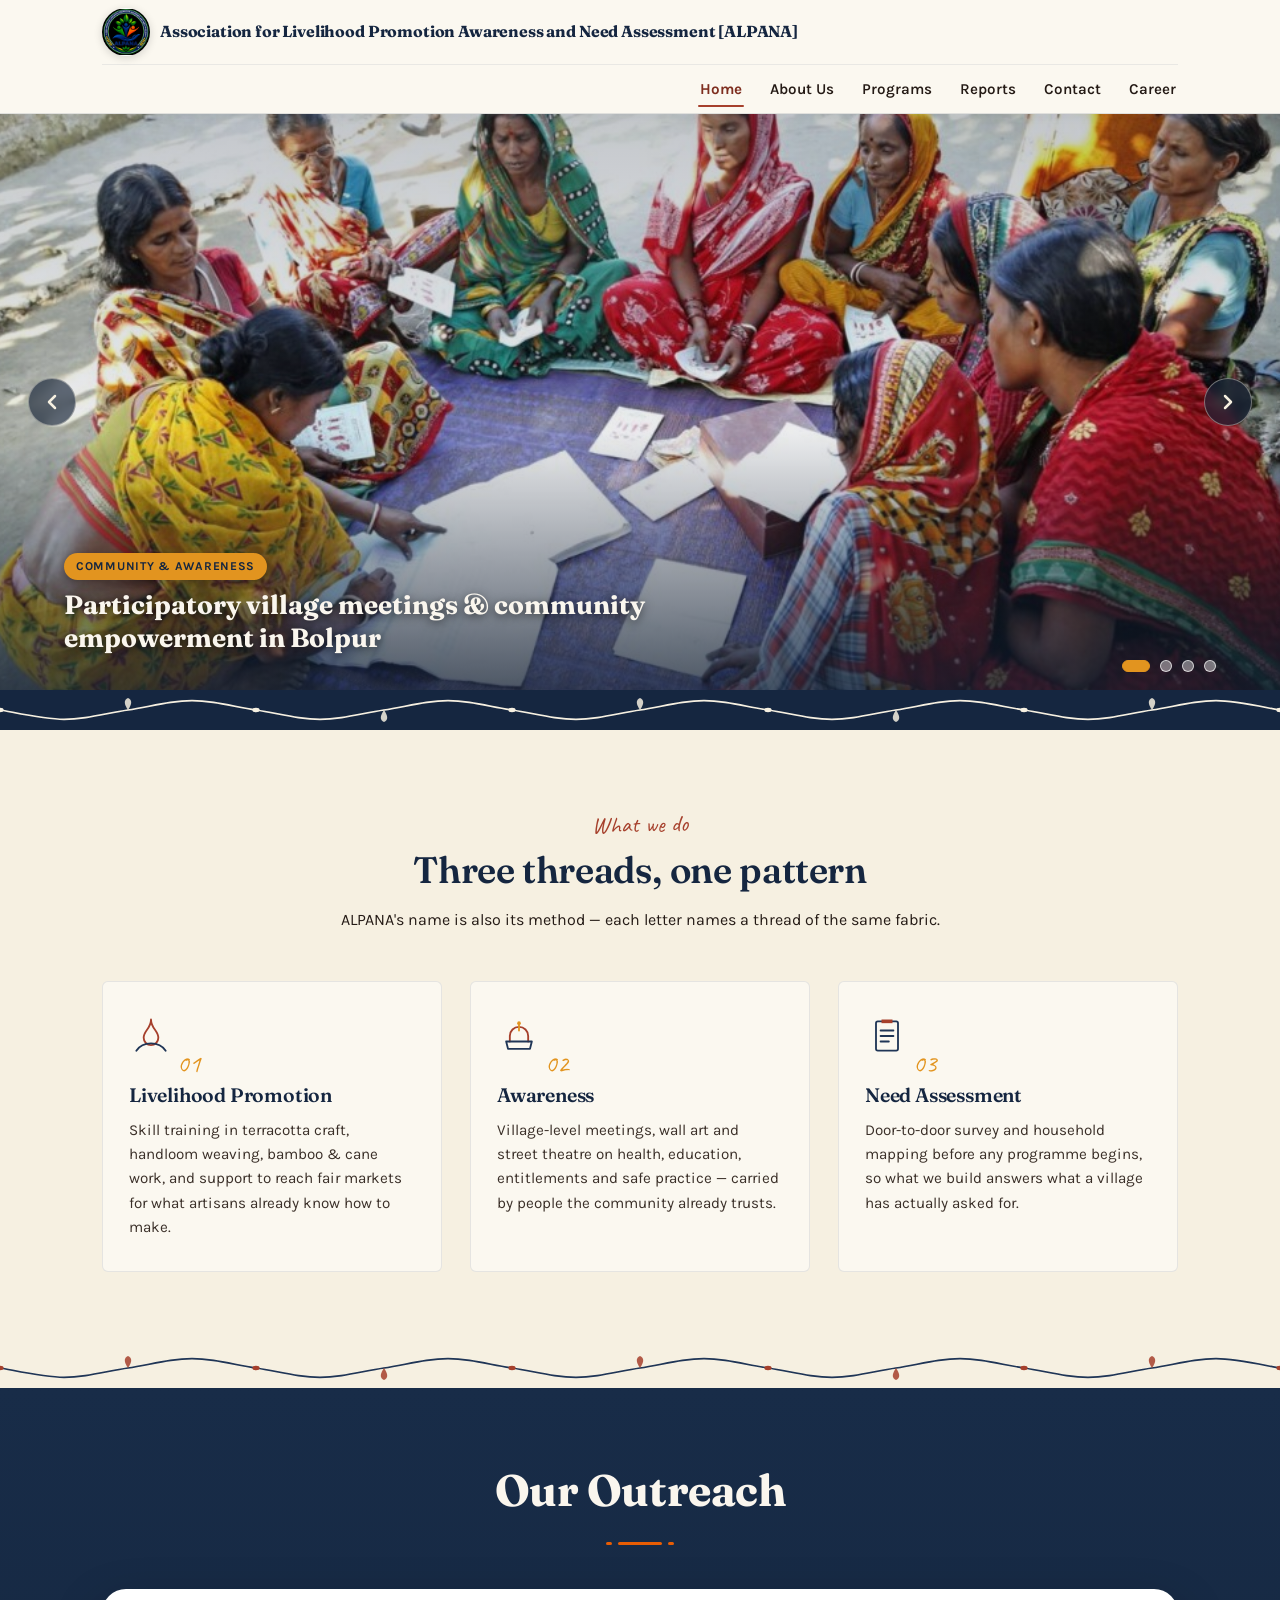
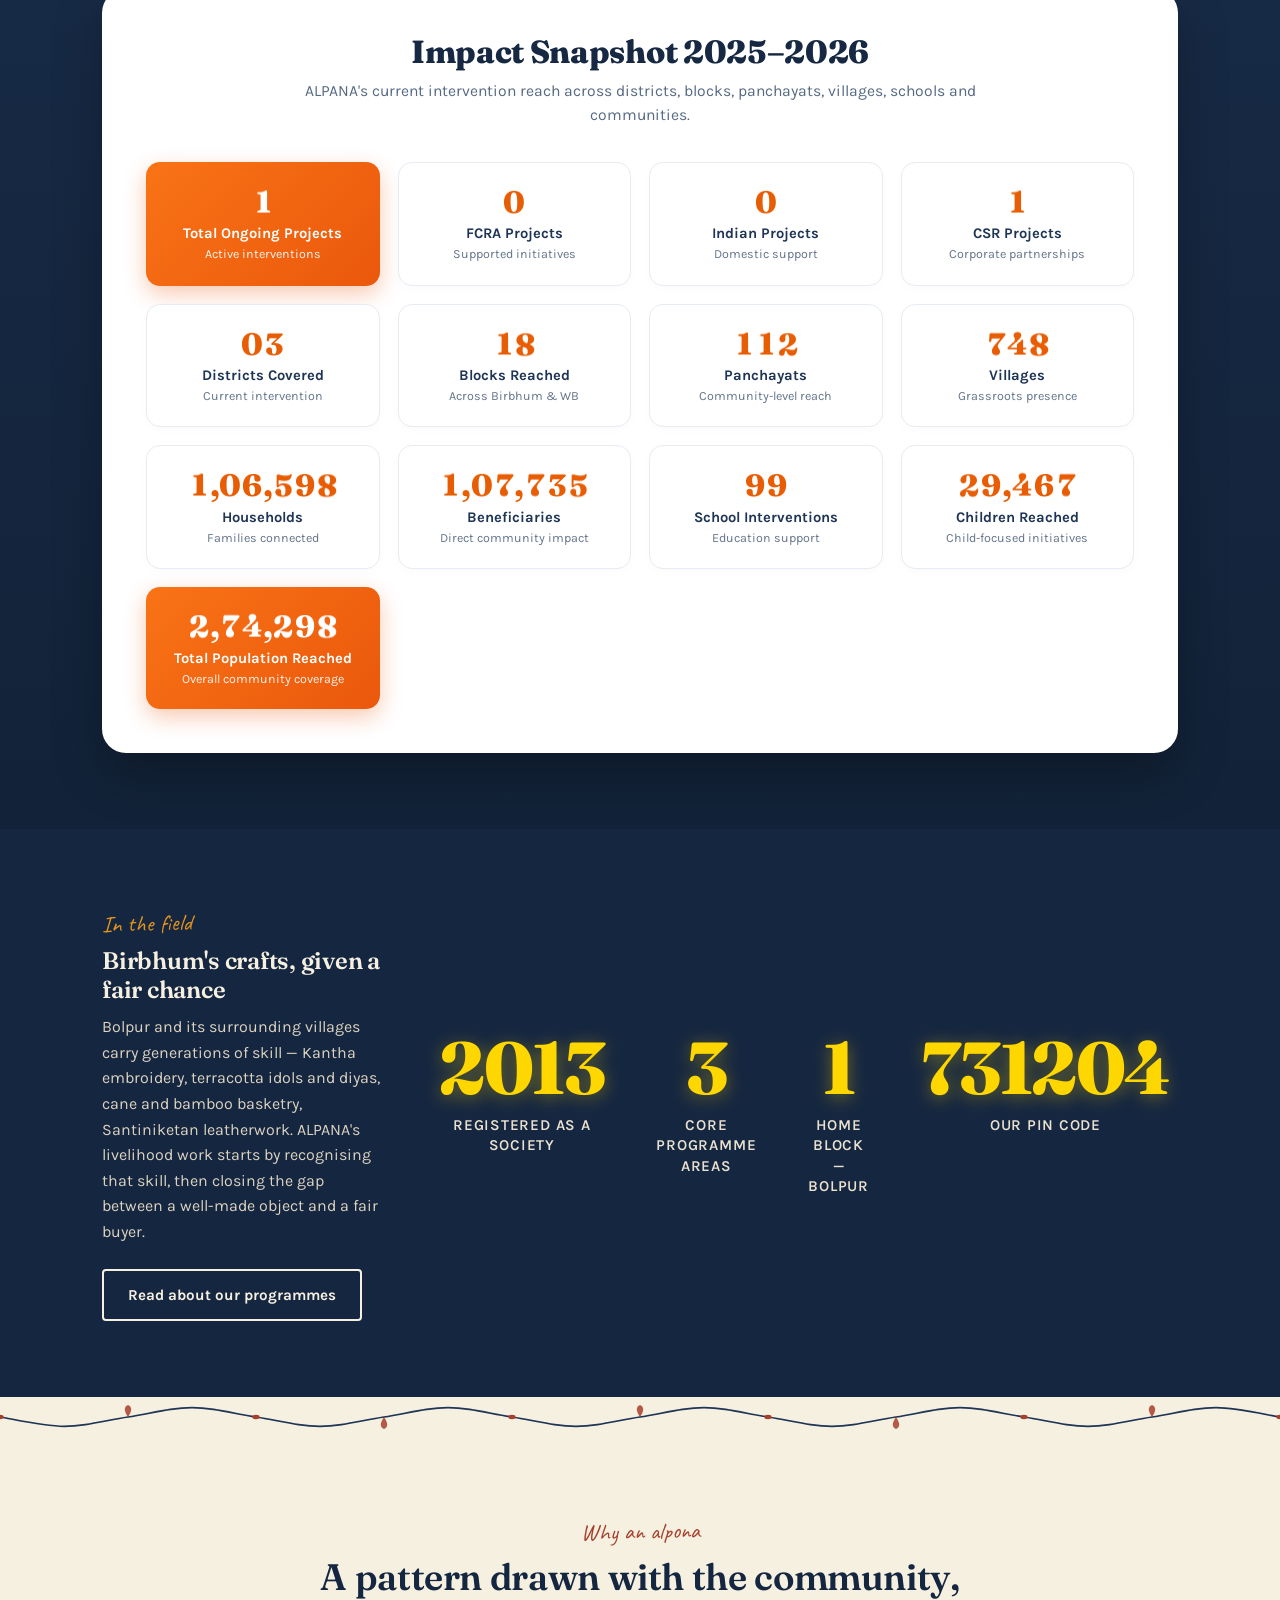
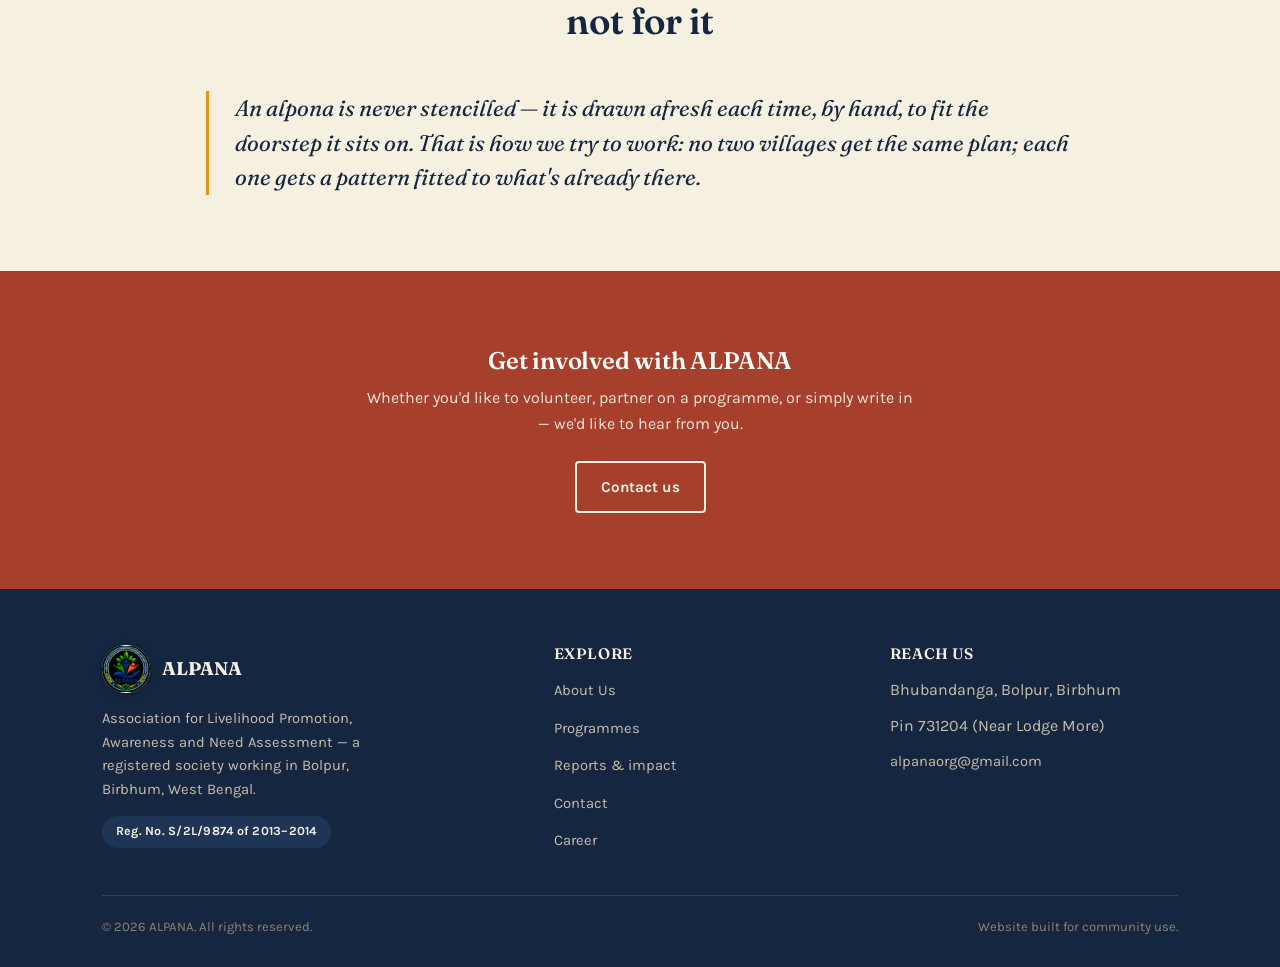
==== index.html @ a3d87dc7 "Add Career page, add Career to nav & footer, and rename About to About Us across all pages" ====
<!DOCTYPE html>
<html lang="en">
<head>
<meta charset="UTF-8">
<meta name="viewport" content="width=device-width, initial-scale=1.0">
<title>ALPANA — Association for Livelihood Promotion, Awareness and Need Assessment</title>
<meta name="description" content="ALPANA works in Bolpur, Birbhum on livelihood promotion, awareness building and need assessment for rural artisan and farming communities in West Bengal.">
<link rel="icon" href="images/alpana-logo.png?v=4">
<link rel="stylesheet" href="style.css?v=26">
</head>
<body>

<header class="site-header">
  <div class="wrap">
    <div class="header-top-row">
      <a href="index.html" class="brand" aria-label="ALPANA home">
        <img src="images/alpana-logo.png?v=4" alt="ALPANA Logo">
        <div class="brand-text">
          <span class="name">Association for Livelihood Promotion Awareness and Need Assessment [ALPANA]</span>
        </div>
      </a>
      <button class="nav-toggle" aria-expanded="false" aria-controls="primary-nav">Menu ☰</button>
    </div>
    <nav class="main-nav">
      <ul id="primary-nav">
        <li><a href="index.html" class="active">Home</a></li>
        <li><a href="about.html">About Us</a></li>
        <li><a href="programs.html">Programs</a></li>
        <li><a href="reports.html">Reports</a></li>
        <li><a href="contact.html">Contact</a></li>
        <li><a href="career.html">Career</a></li>
      </ul>
    </nav>
  </div>
</header>

<section class="hero hero-slider-section">
  <div class="hero-slider" id="heroSlider" aria-label="ALPANA Community Photo Gallery">
    <div class="slider-track">
      <!-- Slide 1 -->
      <div class="slide active">
        <img src="images/slider-1.jpg" alt="ALPANA Community Gathering and Awareness Discussion">
        <div class="slide-caption">
          <span class="slide-tag">Community &amp; Awareness</span>
          <p>Participatory village meetings &amp; community empowerment in Bolpur</p>
        </div>
      </div>

      <!-- Slide 2 -->
      <div class="slide">
        <img src="images/slider-2.jpg" alt="ALPANA Rural Livelihood and Plantation Initiatives">
        <div class="slide-caption">
          <span class="slide-tag">Livelihood &amp; Ecology</span>
          <p>Sustainable rural initiatives and community teamwork</p>
        </div>
      </div>

      <!-- Slide 3 -->
      <div class="slide">
        <img src="images/slider-3.jpg" alt="ALPANA Rural Education and Child Development">
        <div class="slide-caption">
          <span class="slide-tag">Education &amp; Development</span>
          <p>Supporting rural learning and community education</p>
        </div>
      </div>

      <!-- Slide 4 -->
      <div class="slide">
        <img src="images/slider-4.jpg" alt="ALPANA Need Assessment and Household Livelihood Support">
        <div class="slide-caption">
          <span class="slide-tag">Need Assessment &amp; Promotion</span>
          <p>Household-level mapping and grassroots livelihood support</p>
        </div>
      </div>
    </div>

    <!-- Navigation Arrows -->
    <button class="slider-btn prev" id="sliderPrev" aria-label="Previous Slide">
      <svg viewBox="0 0 24 24" fill="none" stroke="currentColor" stroke-width="2.5" stroke-linecap="round" stroke-linejoin="round"><path d="M15 18l-6-6 6-6"/></svg>
    </button>
    <button class="slider-btn next" id="sliderNext" aria-label="Next Slide">
      <svg viewBox="0 0 24 24" fill="none" stroke="currentColor" stroke-width="2.5" stroke-linecap="round" stroke-linejoin="round"><path d="M9 18l6-6-6-6"/></svg>
    </button>

    <!-- Indicators -->
    <div class="slider-dots" id="sliderDots" role="tablist" aria-label="Slide navigation">
      <button class="dot active" data-index="0" aria-label="Slide 1" role="tab" aria-selected="true"></button>
      <button class="dot" data-index="1" aria-label="Slide 2" role="tab" aria-selected="false"></button>
      <button class="dot" data-index="2" aria-label="Slide 3" role="tab" aria-selected="false"></button>
      <button class="dot" data-index="3" aria-label="Slide 4" role="tab" aria-selected="false"></button>
    </div>
  </div>
</section>
<div class="alpona-divider on-indigo"><img src="images/alpona-divider-cream.svg" alt=""></div>

<section class="section-rice">
  <div class="wrap">
    <div class="kicker">
      <span class="eyebrow">What we do</span>
      <h2>Three threads, one pattern</h2>
      <p>ALPANA's name is also its method — each letter names a thread of the same fabric.</p>
    </div>
    <div class="pillars">
      <div class="pillar">
        <svg class="pillar-icon" viewBox="0 0 48 48" fill="none" xmlns="http://www.w3.org/2000/svg">
          <path d="M24 6c0 10-8 12-8 20a8 8 0 0016 0c0-8-8-10-8-20z" stroke="#A6402C" stroke-width="2" stroke-linejoin="round"/>
          <path d="M8 40c4-6 10-8 16-8s12 2 16 8" stroke="#1F3556" stroke-width="2" stroke-linecap="round"/>
        </svg>
        <span class="num">01</span>
        <h3>Livelihood Promotion</h3>
        <p>Skill training in terracotta craft, handloom weaving, bamboo &amp; cane work, and support to reach fair markets for what artisans already know how to make.</p>
      </div>
      <div class="pillar">
        <svg class="pillar-icon" viewBox="0 0 48 48" fill="none" xmlns="http://www.w3.org/2000/svg">
          <path d="M14 30v-6a10 10 0 0120 0v6" stroke="#A6402C" stroke-width="2" stroke-linecap="round"/>
          <path d="M10 30h28l-2 8H12l-2-8z" stroke="#1F3556" stroke-width="2" stroke-linejoin="round"/>
          <circle cx="24" cy="10" r="2" fill="#E2941F"/>
          <path d="M24 12v6" stroke="#E2941F" stroke-width="2" stroke-linecap="round"/>
        </svg>
        <span class="num">02</span>
        <h3>Awareness</h3>
        <p>Village-level meetings, wall art and street theatre on health, education, entitlements and safe practice — carried by people the community already trusts.</p>
      </div>
      <div class="pillar">
        <svg class="pillar-icon" viewBox="0 0 48 48" fill="none" xmlns="http://www.w3.org/2000/svg">
          <rect x="12" y="8" width="24" height="32" rx="2" stroke="#1F3556" stroke-width="2"/>
          <path d="M18 6h12v4H18z" fill="#A6402C"/>
          <path d="M17 18h14M17 24h14M17 30h9" stroke="#1F3556" stroke-width="2" stroke-linecap="round"/>
        </svg>
        <span class="num">03</span>
        <h3>Need Assessment</h3>
        <p>Door-to-door survey and household mapping before any programme begins, so what we build answers what a village has actually asked for.</p>
      </div>
    </div>
  </div>
</section>
<div class="alpona-divider on-rice"><img src="images/alpona-divider-indigo.svg" alt=""></div>

<section class="section-outreach" id="outreach">
  <div class="wrap">
    <div class="outreach-header">
      <h2 class="outreach-title">Our Outreach</h2>
      <div class="outreach-dash"><span></span></div>
    </div>

    <div class="outreach-box">
      <div class="snapshot-header">
        <h3 class="snapshot-title">Impact Snapshot 2025–2026</h3>
        <p class="snapshot-subtitle">ALPANA's current intervention reach across districts, blocks, panchayats, villages, schools and communities.</p>
      </div>

      <div class="outreach-grid">
        <!-- Card 1 (Highlighted) -->
        <div class="outreach-card highlight">
          <span class="outreach-num odometer" data-value="1">1</span>
          <span class="outreach-label">Total Ongoing Projects</span>
          <span class="outreach-sub">Active interventions</span>
        </div>

        <!-- Card 2 -->
        <div class="outreach-card">
          <span class="outreach-num odometer" data-value="0">0</span>
          <span class="outreach-label">FCRA Projects</span>
          <span class="outreach-sub">Supported initiatives</span>
        </div>

        <!-- Card 3 -->
        <div class="outreach-card">
          <span class="outreach-num odometer" data-value="0">0</span>
          <span class="outreach-label">Indian Projects</span>
          <span class="outreach-sub">Domestic support</span>
        </div>

        <!-- Card 4 -->
        <div class="outreach-card">
          <span class="outreach-num odometer" data-value="1">1</span>
          <span class="outreach-label">CSR Projects</span>
          <span class="outreach-sub">Corporate partnerships</span>
        </div>

        <!-- Card 5 -->
        <div class="outreach-card">
          <span class="outreach-num odometer" data-value="03">03</span>
          <span class="outreach-label">Districts Covered</span>
          <span class="outreach-sub">Current intervention</span>
        </div>

        <!-- Card 6 -->
        <div class="outreach-card">
          <span class="outreach-num odometer" data-value="18">18</span>
          <span class="outreach-label">Blocks Reached</span>
          <span class="outreach-sub">Across Birbhum &amp; WB</span>
        </div>

        <!-- Card 7 -->
        <div class="outreach-card">
          <span class="outreach-num odometer" data-value="112">112</span>
          <span class="outreach-label">Panchayats</span>
          <span class="outreach-sub">Community-level reach</span>
        </div>

        <!-- Card 8 -->
        <div class="outreach-card">
          <span class="outreach-num odometer" data-value="748">748</span>
          <span class="outreach-label">Villages</span>
          <span class="outreach-sub">Grassroots presence</span>
        </div>

        <!-- Card 9 -->
        <div class="outreach-card">
          <span class="outreach-num odometer" data-value="1,06,598">1,06,598</span>
          <span class="outreach-label">Households</span>
          <span class="outreach-sub">Families connected</span>
        </div>

        <!-- Card 10 -->
        <div class="outreach-card">
          <span class="outreach-num odometer" data-value="1,07,735">1,07,735</span>
          <span class="outreach-label">Beneficiaries</span>
          <span class="outreach-sub">Direct community impact</span>
        </div>

        <!-- Card 11 -->
        <div class="outreach-card">
          <span class="outreach-num odometer" data-value="99">99</span>
          <span class="outreach-label">School Interventions</span>
          <span class="outreach-sub">Education support</span>
        </div>

        <!-- Card 12 -->
        <div class="outreach-card">
          <span class="outreach-num odometer" data-value="29,467">29,467</span>
          <span class="outreach-label">Children Reached</span>
          <span class="outreach-sub">Child-focused initiatives</span>
        </div>

        <!-- Card 13 (Highlighted) -->
        <div class="outreach-card highlight">
          <span class="outreach-num odometer" data-value="2,74,298">2,74,298</span>
          <span class="outreach-label">Total Population Reached</span>
          <span class="outreach-sub">Overall community coverage</span>
        </div>
      </div>
    </div>
  </div>
</section>

<section class="section-indigo">
  <div class="wrap">
    <div class="two-col">
      <div>
        <span class="eyebrow" style="color:#E2941F;">In the field</span>
        <h2>Birbhum's crafts, given a fair chance</h2>
        <p style="color:#DCD3C0;">Bolpur and its surrounding villages carry generations of skill — Kantha embroidery, terracotta idols and diyas, cane and bamboo basketry, Santiniketan leatherwork. ALPANA's livelihood work starts by recognising that skill, then closing the gap between a well-made object and a fair buyer.</p>
        <a href="programs.html" class="btn btn-ghost-light" style="margin-top:8px;">Read about our programmes</a>
      </div>
      <div class="stats">
        <div class="stat"><b>2013</b><span>Registered as a society</span></div>
        <div class="stat"><b>3</b><span>Core programme areas</span></div>
        <div class="stat"><b>1</b><span>Home block — Bolpur</span></div>
        <div class="stat"><b>731204</b><span>Our pin code</span></div>
      </div>
    </div>
  </div>
</section>
<div class="alpona-divider on-rice"><img src="images/alpona-divider-indigo.svg" alt=""></div>

<section class="section-rice">
  <div class="wrap">
    <div class="kicker">
      <span class="eyebrow">Why an alpona</span>
      <h2 class="mt-0">A pattern drawn with the community, not for it</h2>
    </div>
    <p class="quote-block">An alpona is never stencilled — it is drawn afresh each time, by hand, to fit the doorstep it sits on. That is how we try to work: no two villages get the same plan; each one gets a pattern fitted to what's already there.</p>
  </div>
</section>

<section class="section-clay">
  <div class="wrap center">
    <h2 class="mt-0" style="color:#fff;">Get involved with ALPANA</h2>
    <p style="max-width:56ch;margin:0 auto 24px;color:#F6E6DE;">Whether you'd like to volunteer, partner on a programme, or simply write in — we'd like to hear from you.</p>
    <a href="contact.html" class="btn btn-ghost-light">Contact us</a>
  </div>
</section>

<footer class="site-footer">
  <div class="wrap">
    <div class="footer-grid">
      <div>
        <div class="footer-brand">
          <img src="images/alpana-logo.png?v=4" alt="ALPANA logo">
          <span class="name">ALPANA</span>
        </div>
        <p style="max-width:34ch;font-size:0.92rem;">Association for Livelihood Promotion, Awareness and Need Assessment — a registered society working in Bolpur, Birbhum, West Bengal.</p>
        <span class="badge-reg">Reg. No. S/2L/9874 of 2013–2014</span>
      </div>
      <div>
        <h4>Explore</h4>
        <ul class="footer-links">
          <li><a href="about.html">About Us</a></li>
          <li><a href="programs.html">Programmes</a></li>
          <li><a href="reports.html">Reports &amp; impact</a></li>
          <li><a href="contact.html">Contact</a></li>
          <li><a href="career.html">Career</a></li>
        </ul>
      </div>
      <div>
        <h4>Reach us</h4>
        <ul class="footer-links">
          <li>Bhubandanga, Bolpur, Birbhum</li>
          <li>Pin&nbsp;731204 (Near Lodge More)</li>
          <li><a href="mailto:alpanaorg@gmail.com">alpanaorg@gmail.com</a></li>
        </ul>
      </div>
    </div>
    <div class="footer-bottom">
      <span>© <span id="year"></span> ALPANA. All rights reserved.</span>
      <span>Website built for community use.</span>
    </div>
  </div>
</footer>

<script>
  document.getElementById('year').textContent = new Date().getFullYear();
  
  // Mobile Nav Toggle
  const toggle = document.querySelector('.nav-toggle');
  const nav = document.getElementById('primary-nav');
  if(toggle && nav){
    toggle.addEventListener('click', (e) => {
      e.stopPropagation();
      const open = nav.classList.toggle('open');
      toggle.setAttribute('aria-expanded', open);
      toggle.textContent = open ? 'Close ✕' : 'Menu ☰';
    });
    document.addEventListener('click', (e) => {
      if(!nav.contains(e.target) && !toggle.contains(e.target) && nav.classList.contains('open')){
        nav.classList.remove('open');
        toggle.setAttribute('aria-expanded', 'false');
        toggle.textContent = 'Menu ☰';
      }
    });
    document.addEventListener('keydown', (e) => {
      if(e.key === 'Escape' && nav.classList.contains('open')){
        nav.classList.remove('open');
        toggle.setAttribute('aria-expanded', 'false');
        toggle.textContent = 'Menu ☰';
      }
    });
  }

  // Hero Image Slider
  (function initSlider(){
    const slider = document.getElementById('heroSlider');
    if(!slider) return;
    
    const track = slider.querySelector('.slider-track');
    const slides = slider.querySelectorAll('.slide');
    const dots = slider.querySelectorAll('.dot');
    const prevBtn = document.getElementById('sliderPrev');
    const nextBtn = document.getElementById('sliderNext');
    let currentIndex = 0;
    let timer = null;
    const slideCount = slides.length;

    function showSlide(index){
      if(index < 0) index = slideCount - 1;
      if(index >= slideCount) index = 0;
      currentIndex = index;

      if(track){
        track.style.transform = `translateX(-${currentIndex * 100}%)`;
      }

      slides.forEach((s, i) => {
        s.classList.toggle('active', i === currentIndex);
      });

      dots.forEach((d, i) => {
        const active = i === currentIndex;
        d.classList.toggle('active', active);
        d.setAttribute('aria-selected', active);
      });
    }

    function nextSlide(){ showSlide(currentIndex + 1); }
    function prevSlide(){ showSlide(currentIndex - 1); }

    function resetTimer(){
      if(timer) clearInterval(timer);
      timer = setInterval(nextSlide, 3500);
    }

    if(nextBtn) nextBtn.addEventListener('click', () => { nextSlide(); resetTimer(); });
    if(prevBtn) prevBtn.addEventListener('click', () => { prevSlide(); resetTimer(); });

    dots.forEach(dot => {
      dot.addEventListener('click', () => {
        const idx = parseInt(dot.getAttribute('data-index'), 10);
        showSlide(idx);
        resetTimer();
      });
    });

    // Touch Swipe Support
    let touchStartX = 0;
    let touchEndX = 0;
    slider.addEventListener('touchstart', (e) => {
      touchStartX = e.changedTouches[0].screenX;
    }, {passive:true});

    slider.addEventListener('touchend', (e) => {
      touchEndX = e.changedTouches[0].screenX;
      if(touchStartX - touchEndX > 40){
        nextSlide();
        resetTimer();
      } else if(touchEndX - touchStartX > 40){
        prevSlide();
        resetTimer();
      }
    }, {passive:true});

    // Keyboard Arrow Keys
    document.addEventListener('keydown', (e) => {
      if(e.key === 'ArrowRight') { nextSlide(); resetTimer(); }
      if(e.key === 'ArrowLeft') { prevSlide(); resetTimer(); }
    });

    // Start auto scrolling immediately
    showSlide(0);
    resetTimer();
  })();

  // Impact Snapshot 0.8-Second Odometer Rolling Digits
  (function initOutreachOdometer(){
    const odometers = document.querySelectorAll('.outreach-num.odometer');
    if(!odometers.length) return;

    odometers.forEach(odometer => {
      const valStr = odometer.getAttribute('data-value') || odometer.textContent.trim();
      odometer.innerHTML = '';

      valStr.split('').forEach((char, colIdx) => {
        if(/\d/.test(char)){
          const digitWrap = document.createElement('span');
          digitWrap.className = 'odometer-digit';

          const ribbon = document.createElement('span');
          ribbon.className = 'odometer-ribbon';

          const target = parseInt(char, 10);
          // 1 cycle of 0..9 then 0..target
          let html = '';
          for(let d = 0; d <= 9; d++){
            html += `<span>${d}</span>`;
          }
          for(let d = 0; d <= target; d++){
            html += `<span>${d}</span>`;
          }
          ribbon.innerHTML = html;
          ribbon.dataset.targetIndex = (10 + target);
          ribbon.dataset.delay = colIdx * 30; // 30ms stagger

          digitWrap.appendChild(ribbon);
          odometer.appendChild(digitWrap);
        } else {
          const sep = document.createElement('span');
          sep.className = 'odometer-sep';
          sep.textContent = char;
          odometer.appendChild(sep);
        }
      });
    });

    const observer = new IntersectionObserver((entries, obs) => {
      entries.forEach(entry => {
        if(entry.isIntersecting){
          const odometer = entry.target;
          const ribbons = odometer.querySelectorAll('.odometer-ribbon');

          ribbons.forEach(ribbon => {
            const targetIdx = parseInt(ribbon.dataset.targetIndex, 10);
            const delay = parseInt(ribbon.dataset.delay, 10) || 0;
            const totalItems = ribbon.children.length;
            if(targetIdx > 0 && totalItems > 1){
              setTimeout(() => {
                const shiftPercent = (targetIdx / totalItems) * 100;
                ribbon.style.transform = `translateY(-${shiftPercent}%)`;
              }, delay + 30);
            }
          });

          obs.unobserve(odometer);
        }
      });
    }, { threshold: 0.15 });

    odometers.forEach(o => observer.observe(o));
  })();
</script>
</body>
</html>
---- style.css ----
/* ===========================================================
   ALPANA — Association for Livelihood Promotion,
   Awareness and Need Assessment
   Design tokens drawn from Birbhum's own materials:
   laterite red soil, indigo Kantha thread, rice-paste alpona
   linework, marigold, and sal-leaf green.
   Fully Responsive for Mobile, Tablet, Laptop & Desktop.
   =========================================================== */

@import url('https://fonts.googleapis.com/css2?family=Fraunces:opsz,wght@9..144,400;9..144,500;9..144,600;9..144,700&family=Karla:wght@400;500;600;700&family=Caveat:wght@500;600&display=swap');

:root{
  --clay:        #A6402C;
  --clay-dark:   #7E2E1F;
  --indigo:      #1F3556;
  --indigo-deep: #152640;
  --rice:        #F6F0E1;
  --rice-2:      #EFE6D0;
  --marigold:    #E2941F;
  --sal:         #3C5B41;
  --ink:         #241A15;
  --paper:       #FBF8F0;

  --display: "Fraunces", ui-serif, Georgia, serif;
  --body: "Karla", ui-sans-serif, system-ui, -apple-system, BlinkMacSystemFont, "Segoe UI", Roboto, sans-serif;
  --hand: "Caveat", cursive;

  --max: 1140px;
}

*, *::before, *::after{
  box-sizing:border-box;
}

html{
  scroll-behavior:smooth;
  -webkit-text-size-adjust:100%;
}

body{
  margin:0;
  padding:0;
  font-family:var(--body);
  color:var(--ink);
  background:var(--paper);
  line-height:1.6;
  -webkit-font-smoothing:antialiased;
  -moz-osx-font-smoothing:grayscale;
  overflow-x:hidden;
  width:100%;
}

img{
  max-width:100%;
  height:auto;
  display:block;
}

a{
  color:inherit;
  text-decoration:none;
}

.wrap{
  max-width:var(--max);
  margin:0 auto;
  padding:0 clamp(16px, 3.5vw, 32px);
  width:100%;
}

/* ---------- Typography ---------- */
h1, h2, h3, h4, h5, h6{
  font-family:var(--display);
  font-weight:600;
  margin:0 0 0.4em;
  color:var(--indigo-deep);
  letter-spacing:-0.01em;
  line-height:1.2;
}

h1{ font-weight:700; }
p{ margin:0 0 1em; }

.eyebrow{
  font-family:var(--hand);
  font-size:clamp(1.2rem, 2.5vw, 1.45rem);
  color:var(--clay);
  display:inline-block;
  margin-bottom:0.2em;
  transform:rotate(-1.2deg);
}

/* ---------- Focus & Accessibility ---------- */
a:focus-visible, button:focus-visible, .btn:focus-visible, input:focus-visible, textarea:focus-visible{
  outline:3px solid var(--marigold);
  outline-offset:3px;
}

@media (prefers-reduced-motion: reduce){
  *, *::before, *::after{
    animation:none !important;
    transition:none !important;
    scroll-behavior:auto !important;
  }
}

/* ---------- Header & Navigation ---------- */
.site-header{
  position:sticky;
  top:0;
  z-index:100;
  background:rgba(251, 248, 240, 0.96);
  backdrop-filter:blur(10px);
  -webkit-backdrop-filter:blur(10px);
  border-bottom:1px solid rgba(31, 53, 86, 0.12);
  box-shadow:0 2px 12px rgba(0, 0, 0, 0.04);
  width:100%;
}

.site-header .wrap{
  display:flex;
  flex-direction:column;
  padding-top:8px;
  padding-bottom:6px;
}

.header-top-row{
  display:flex;
  align-items:center;
  justify-content:space-between;
  padding-bottom:8px;
  border-bottom:1px solid rgba(31, 53, 86, 0.08);
  gap:12px;
  width:100%;
}

.brand{
  display:flex;
  align-items:center;
  gap:10px;
  text-decoration:none;
  text-align:left;
  flex-shrink:1;
  min-width:0;
}

.brand img{
  height:48px;
  width:48px;
  border-radius:50%;
  object-fit:contain;
  background:#fff;
  flex-shrink:0;
  box-shadow:0 2px 8px rgba(0, 0, 0, 0.16);
}

.brand-text{
  display:inline-flex;
  align-items:center;
  white-space:nowrap;
  min-width:0;
}

.brand-text .name{
  font-family:var(--display);
  font-weight:700;
  font-size:clamp(0.72rem, 1.25vw, 1.12rem);
  color:var(--indigo-deep);
  white-space:nowrap;
  line-height:1.2;
  letter-spacing:-0.01em;
}

.main-nav{
  display:flex;
  align-items:center;
  justify-content:flex-end;
  padding-top:6px;
  width:100%;
}

nav.main-nav ul{
  list-style:none;
  display:flex;
  justify-content:flex-end;
  align-items:center;
  gap:24px;
  margin:0;
  padding:0;
  white-space:nowrap;
}

nav.main-nav a{
  text-decoration:none;
  font-weight:600;
  font-size:0.95rem;
  color:var(--ink);
  position:relative;
  padding:6px 2px;
  display:inline-block;
  transition:color 0.2s ease;
}

nav.main-nav a::after{
  content:"";
  position:absolute;
  left:0;
  right:100%;
  bottom:0;
  height:2.5px;
  background:var(--clay);
  transition:right 0.25s ease;
  border-radius:2px;
}

nav.main-nav a:hover, nav.main-nav a:focus{
  color:var(--clay-dark);
}

nav.main-nav a:hover::after, nav.main-nav a.active::after{
  right:0;
}

nav.main-nav a.active{
  color:var(--clay-dark);
  font-weight:700;
}

.nav-toggle{
  display:none;
  background:none;
  border:1.5px solid var(--indigo);
  border-radius:6px;
  padding:6px 12px;
  font-size:1rem;
  font-weight:700;
  cursor:pointer;
  color:var(--indigo);
  transition:background 0.2s ease, color 0.2s ease;
  min-height:40px;
  min-width:40px;
  flex-shrink:0;
}

.nav-toggle:hover, .nav-toggle:focus{
  background:var(--indigo);
  color:var(--rice);
}

/* Mobile & Tablet Header Responsive Rules */
@media (max-width: 860px){
  .site-header .wrap{
    padding-top:8px;
    padding-bottom:8px;
  }
  
  .header-top-row{
    border-bottom:none;
    padding-bottom:0;
  }
  
  .main-nav{
    padding-top:0;
  }
  
  .nav-toggle{
    display:inline-flex;
    align-items:center;
    justify-content:center;
  }
  
  nav.main-nav ul{
    position:fixed;
    inset:64px 0 auto 0;
    background:var(--paper);
    flex-direction:column;
    align-items:stretch;
    padding:20px 28px 28px;
    gap:14px;
    border-bottom:2px solid var(--clay);
    transform:translateY(-150%);
    opacity:0;
    visibility:hidden;
    transition:transform 0.3s cubic-bezier(0.16, 1, 0.3, 1), opacity 0.25s ease, visibility 0.3s;
    box-shadow:0 18px 36px rgba(0, 0, 0, 0.16);
    z-index:99;
  }
  
  nav.main-nav ul.open{
    transform:translateY(0);
    opacity:1;
    visibility:visible;
  }
  
  nav.main-nav a{
    font-size:1.1rem;
    padding:10px 0;
    border-bottom:1px solid rgba(31, 53, 86, 0.08);
    display:block;
  }
  
  nav.main-nav a::after{
    bottom:0;
  }
}

@media (max-width: 580px){
  .brand img{
    height:36px;
    width:36px;
  }
  
  .brand-text .name{
    font-size:clamp(0.55rem, 2.7vw, 0.78rem);
  }
  
  .nav-toggle{
    padding:4px 8px;
    font-size:0.88rem;
  }
}

/* ---------- Alpona Motif Dividers ---------- */
.alpona-divider{
  width:100%;
  display:block;
  margin:0;
  line-height:0;
}

.alpona-divider img, .alpona-divider svg{
  width:100%;
  height:auto;
  display:block;
  max-height:40px;
}

.alpona-divider.on-clay{ background:var(--clay); }
.alpona-divider.on-indigo{ background:var(--indigo-deep); }
.alpona-divider.on-rice{ background:var(--rice); }

/* ---------- Buttons ---------- */
.btn{
  display:inline-flex;
  align-items:center;
  justify-content:center;
  gap:8px;
  font-family:var(--body);
  font-weight:700;
  font-size:0.95rem;
  padding:12px 24px;
  border-radius:4px;
  text-decoration:none;
  border:2px solid var(--clay);
  transition:transform 0.15s ease, background 0.2s ease, color 0.2s ease, border-color 0.2s ease, box-shadow 0.2s ease;
  cursor:pointer;
  min-height:44px;
}

.btn-solid{
  background:var(--clay);
  color:var(--paper);
}

.btn-solid:hover{
  background:var(--clay-dark);
  border-color:var(--clay-dark);
  transform:translateY(-2px);
  box-shadow:0 6px 16px rgba(166, 64, 44, 0.3);
}

.btn-outline{
  background:transparent;
  color:var(--clay);
}

.btn-outline:hover{
  background:var(--clay);
  color:var(--paper);
  transform:translateY(-2px);
}

.btn-ghost-light{
  border-color:var(--rice);
  color:var(--rice);
}

.btn-ghost-light:hover{
  background:var(--rice);
  color:var(--indigo-deep);
  transform:translateY(-2px);
}

/* ---------- Hero Section & Fullscreen Slider ---------- */
.hero{
  position:relative;
  background:var(--indigo-deep);
  color:var(--rice);
  overflow:hidden;
}

.hero-slider-section{
  padding:0;
  background:var(--indigo-deep);
}

.hero-slider{
  position:relative;
  width:100%;
  height:clamp(380px, 64vh, 600px);
  overflow:hidden;
  background:#111E31;
}

.slider-track{
  display:flex;
  width:100%;
  height:100%;
  transition:transform 0.75s cubic-bezier(0.25, 1, 0.5, 1);
  will-change:transform;
}

.slide{
  flex:0 0 100%;
  width:100%;
  height:100%;
  position:relative;
  overflow:hidden;
}

.slide img{
  width:100%;
  height:100%;
  object-fit:cover;
  object-position:center;
  display:block;
  transform:scale(1.02);
  transition:transform 6s ease-out;
}

.slide.active img{
  transform:scale(1.06);
}

.slide::after{
  content:'';
  position:absolute;
  inset:0;
  background:linear-gradient(to top, rgba(17, 30, 49, 0.75) 0%, rgba(17, 30, 49, 0.08) 45%, rgba(17, 30, 49, 0.25) 100%);
  pointer-events:none;
}

.slide-caption{
  position:absolute;
  bottom:clamp(20px, 4vw, 36px);
  left:clamp(20px, 5vw, 64px);
  right:clamp(20px, 5vw, 64px);
  z-index:3;
  color:var(--rice);
  max-width:700px;
  pointer-events:none;
  transform:translateY(12px);
  opacity:0;
  transition:all 0.6s ease 0.2s;
}

.slide.active .slide-caption{
  transform:translateY(0);
  opacity:1;
}

.slide-tag{
  display:inline-block;
  font-family:var(--body);
  font-size:0.75rem;
  font-weight:700;
  text-transform:uppercase;
  letter-spacing:0.06em;
  background:var(--marigold);
  color:var(--indigo-deep);
  padding:4px 12px;
  border-radius:14px;
  margin-bottom:8px;
  box-shadow:0 2px 8px rgba(0,0,0,0.25);
}

.slide-caption p{
  font-family:var(--display);
  font-size:clamp(1.15rem, 2.2vw, 1.65rem);
  font-weight:700;
  line-height:1.25;
  color:#FAF6EE;
  margin:0;
  text-shadow:0 2px 10px rgba(0, 0, 0, 0.6);
}

/* Slider Navigation Buttons */
.slider-btn{
  position:absolute;
  top:50%;
  transform:translateY(-50%);
  z-index:10;
  width:48px;
  height:48px;
  border-radius:50%;
  background:rgba(20, 35, 56, 0.65);
  backdrop-filter:blur(6px);
  -webkit-backdrop-filter:blur(6px);
  border:1.5px solid rgba(246, 240, 225, 0.4);
  color:var(--rice);
  display:flex;
  align-items:center;
  justify-content:center;
  cursor:pointer;
  transition:all 0.25s ease;
}

.slider-btn:hover{
  background:var(--marigold);
  color:var(--indigo-deep);
  border-color:var(--marigold);
  transform:translateY(-50%) scale(1.08);
}

.slider-btn.prev{ left:clamp(12px, 2.5vw, 28px); }
.slider-btn.next{ right:clamp(12px, 2.5vw, 28px); }

.slider-btn svg{
  width:24px;
  height:24px;
}

/* Slider Indicator Dots */
.slider-dots{
  position:absolute;
  bottom:18px;
  right:clamp(20px, 5vw, 64px);
  z-index:10;
  display:flex;
  gap:10px;
  align-items:center;
}

.dot{
  width:12px;
  height:12px;
  border-radius:50%;
  background:rgba(255, 255, 255, 0.4);
  border:1.5px solid rgba(255, 255, 255, 0.7);
  padding:0;
  cursor:pointer;
  transition:all 0.3s ease;
}

.dot.active{
  background:var(--marigold);
  border-color:var(--marigold);
  width:28px;
  border-radius:10px;
}

@media (max-width: 600px){
  .hero-slider{
    height:300px;
  }
  .slider-btn{
    width:38px;
    height:38px;
  }
  .slider-btn svg{
    width:18px;
    height:18px;
  }
  .slide-caption p{
    font-size:1.02rem;
  }
  .slider-dots{
    right:auto;
    left:50%;
    transform:translateX(-50%);
    bottom:12px;
  }
}

.hero .wrap{
  position:relative;
  z-index:2;
  padding:72px clamp(16px, 3.5vw, 32px) 80px;
  display:grid;
  grid-template-columns:1.15fr 0.85fr;
  gap:clamp(28px, 4vw, 52px);
  align-items:center;
}

.hero-motif{
  position:absolute;
  inset:0;
  opacity:0.14;
  z-index:1;
  pointer-events:none;
}

.hero-motif img{
  width:100%;
  height:100%;
  object-fit:cover;
}

.hero .eyebrow{ color:var(--marigold); }

.hero h1{
  color:var(--rice);
  font-size:clamp(1.9rem, 3.8vw, 3.3rem);
  line-height:1.1;
  margin-bottom:0.35em;
}

.hero p.lead{
  font-size:clamp(1rem, 1.6vw, 1.15rem);
  color:#DCD3C0;
  max-width:48ch;
  line-height:1.65;
}

.hero-cta{
  display:flex;
  gap:14px;
  flex-wrap:wrap;
  margin-top:28px;
}

.hero-media{
  position:relative;
  border-radius:10px;
  overflow:hidden;
  box-shadow:0 24px 60px -15px rgba(0, 0, 0, 0.65), 0 0 0 1px rgba(255, 255, 255, 0.15);
  background:var(--rice);
  display:flex;
  align-items:center;
  justify-content:center;
  transition:transform 0.3s ease, box-shadow 0.3s ease;
}

.hero-media img{
  width:100%;
  height:auto;
  display:block;
  object-fit:cover;
  border-radius:10px;
  transition:transform 0.4s ease;
}

.hero-media:hover{
  transform:translateY(-3px);
  box-shadow:0 30px 70px -15px rgba(0, 0, 0, 0.75);
}

.hero-media:hover img{
  transform:scale(1.02);
}

.hero-panel{
  background:var(--rice);
  color:var(--ink);
  border-radius:6px;
  padding:26px 24px;
  position:relative;
  box-shadow:0 24px 60px -20px rgba(0, 0, 0, 0.5);
}

.hero-panel .reg{
  font-family:var(--body);
  font-size:0.78rem;
  letter-spacing:0.04em;
  text-transform:uppercase;
  color:var(--clay-dark);
  font-weight:700;
  border-bottom:1px dashed rgba(36, 26, 21, 0.25);
  padding-bottom:10px;
  margin-bottom:12px;
}

.hero-panel dl{ margin:0; }
.hero-panel dt{ font-size:0.72rem; text-transform:uppercase; letter-spacing:0.05em; color:var(--sal); font-weight:700; margin-top:12px; }
.hero-panel dt:first-child{ margin-top:0; }
.hero-panel dd{ margin:2px 0 0; font-size:0.95rem; }

/* Hero Responsive Breakpoints */
@media (max-width: 900px){
  .hero .wrap{
    grid-template-columns:1fr;
    padding-top:48px;
    padding-bottom:56px;
    gap:36px;
  }
  
  .hero p.lead{
    max-width:100%;
  }
  
  .hero-media{
    max-width:620px;
    margin:0 auto;
    width:100%;
  }
}

@media (max-width: 480px){
  .hero-cta{
    flex-direction:column;
    width:100%;
  }
  
  .hero-cta .btn{
    width:100%;
    text-align:center;
  }
}

/* ---------- Sections Global ---------- */
section{
  padding:clamp(48px, 6vw, 76px) 0;
  width:100%;
}

.section-rice{ background:var(--rice); }
.section-paper{ background:var(--paper); }
.section-indigo{ background:var(--indigo-deep); color:var(--rice); }
.section-indigo h2, .section-indigo h3{ color:var(--rice); }
.section-clay{ background:var(--clay); color:var(--rice); }
.section-clay h2, .section-clay h3{ color:var(--rice); }

.kicker{
  text-align:center;
  max-width:680px;
  margin:0 auto clamp(32px, 4vw, 48px);
}

.kicker h2{
  font-size:clamp(1.6rem, 3vw, 2.3rem);
}

/* ---------- Pillars Grid ---------- */
.pillars{
  display:grid;
  grid-template-columns:repeat(3, 1fr);
  gap:clamp(20px, 2.5vw, 28px);
}

.pillar{
  background:var(--paper);
  border-radius:6px;
  padding:clamp(24px, 3vw, 32px) clamp(20px, 2.5vw, 26px);
  border:1px solid rgba(31, 53, 86, 0.1);
  position:relative;
  transition:transform 0.25s ease, box-shadow 0.25s ease;
}

.pillar:hover{
  transform:translateY(-4px);
  box-shadow:0 12px 28px rgba(31, 53, 86, 0.08);
}

.pillar .num{
  font-family:var(--hand);
  font-size:1.6rem;
  color:var(--marigold);
}

.pillar h3{
  font-size:1.22rem;
  margin-bottom:0.5em;
}

.pillar p{
  font-size:0.95rem;
  color:#3a2f28;
  margin:0;
}

.pillar-icon{
  width:44px;
  height:44px;
  margin-bottom:14px;
}

@media (max-width: 860px){
  .pillars{
    grid-template-columns:1fr;
  }
}

/* ---------- Statistics Grid ---------- */
.stats{
  display:grid;
  grid-template-columns:repeat(4, 1fr);
  gap:clamp(16px, 3vw, 36px);
  text-align:center;
}

.stat{
  padding:12px 8px;
}

.stat b{
  display:block;
  font-family:var(--display);
  font-size:clamp(3.2rem, 5.8vw, 4.6rem);
  font-weight:800;
  color:#FFD700;
  line-height:1.05;
  margin-bottom:8px;
  text-shadow:0 3px 18px rgba(255, 215, 0, 0.4);
  letter-spacing:-0.02em;
}

.stat span{
  font-size:0.95rem;
  font-weight:600;
  color:#EAE2CF;
  text-transform:uppercase;
  letter-spacing:0.05em;
  line-height:1.35;
  display:block;
}

@media (max-width: 900px){
  .stats{
    grid-template-columns:repeat(2, 1fr);
    gap:28px 20px;
  }
}

@media (max-width: 480px){
  .stats{
    grid-template-columns:1fr;
    gap:24px;
  }
}

/* ---------- Two-Column Layout ---------- */
.two-col{
  display:grid;
  grid-template-columns:1fr 1fr;
  gap:clamp(32px, 4vw, 56px);
  align-items:center;
}

@media (max-width: 860px){
  .two-col{
    grid-template-columns:1fr;
    gap:36px;
  }
}

/* ---------- Our Outreach & Impact Snapshot Section ---------- */
.section-outreach{
  background:linear-gradient(180deg, #182C48 0%, #122238 100%);
  position:relative;
  padding:clamp(48px, 6vw, 76px) 0;
  color:var(--rice);
  overflow:hidden;
}

.outreach-header{
  margin-bottom:clamp(24px, 3.5vw, 36px);
  text-align:center;
}

.outreach-title{
  font-family:var(--display);
  font-size:clamp(2rem, 3.5vw, 2.75rem);
  font-weight:700;
  color:#FAF6EE;
  margin:0 0 10px;
}

.outreach-dash{
  display:inline-flex;
  align-items:center;
  gap:6px;
  justify-content:center;
}

.outreach-dash span{
  display:inline-block;
  height:3px;
  width:44px;
  background:#E85D04;
  border-radius:3px;
}

.outreach-dash::before, .outreach-dash::after{
  content:'';
  display:inline-block;
  width:6px;
  height:3px;
  background:#E85D04;
  border-radius:3px;
}

.outreach-box{
  background:#FFFFFF;
  border-radius:24px;
  padding:clamp(24px, 4.5vw, 44px);
  box-shadow:0 20px 50px rgba(0, 0, 0, 0.28);
  max-width:1120px;
  margin:0 auto;
  color:#1F3556;
}

.snapshot-header{
  text-align:center;
  margin-bottom:clamp(22px, 3vw, 34px);
}

.snapshot-title{
  font-family:var(--display);
  font-size:clamp(1.5rem, 2.5vw, 2.1rem);
  font-weight:800;
  color:#162842;
  margin:0 0 8px;
  letter-spacing:-0.01em;
}

.snapshot-subtitle{
  font-size:clamp(0.88rem, 1.25vw, 0.98rem);
  color:#556982;
  max-width:700px;
  margin:0 auto;
  line-height:1.55;
}

.outreach-grid{
  display:grid;
  grid-template-columns:repeat(4, 1fr);
  gap:clamp(12px, 1.6vw, 18px);
}

.outreach-card{
  background:#FFFFFF;
  border:1.5px solid #E6ECF2;
  border-radius:14px;
  padding:clamp(16px, 2vw, 22px) 12px;
  text-align:center;
  display:flex;
  flex-direction:column;
  justify-content:center;
  align-items:center;
  box-shadow:0 3px 10px rgba(0, 0, 0, 0.02);
  transition:transform 0.25s ease, box-shadow 0.25s ease, border-color 0.25s ease;
}

.outreach-card:hover{
  transform:translateY(-3px);
  box-shadow:0 12px 24px rgba(31, 53, 86, 0.09);
  border-color:#CBD5E1;
}

.outreach-card .outreach-num{
  font-family:var(--display);
  font-size:clamp(1.75rem, 2.4vw, 2.25rem);
  font-weight:800;
  color:#E85D04;
  line-height:1.1;
  margin-bottom:5px;
  display:inline-flex;
  align-items:center;
  justify-content:center;
  letter-spacing:-0.01em;
}

/* Outreach 0.8s Odometer Vertical Reel */
.outreach-num.odometer{
  overflow:hidden;
  vertical-align:middle;
}

.outreach-num .odometer-digit{
  display:inline-block;
  height:1.15em;
  line-height:1.15em;
  overflow:hidden;
  position:relative;
  vertical-align:middle;
}

.outreach-num .odometer-ribbon{
  display:flex;
  flex-direction:column;
  transition:transform 0.8s cubic-bezier(0.16, 0.85, 0.3, 1);
  will-change:transform;
  transform:translateY(0);
}

.outreach-num .odometer-ribbon span{
  display:block;
  height:1.15em;
  line-height:1.15em;
  text-align:center;
  font-family:var(--display);
  font-size:inherit;
  font-weight:800;
  color:inherit;
  flex-shrink:0;
}

.outreach-num .odometer-sep{
  display:inline-block;
  height:1.15em;
  line-height:1.15em;
  vertical-align:middle;
  color:inherit;
  font-family:var(--display);
  font-weight:800;
}

.outreach-card .outreach-label{
  font-size:0.92rem;
  font-weight:700;
  color:#1F3556;
  line-height:1.25;
  margin-bottom:3px;
  display:block;
}

.outreach-card .outreach-sub{
  font-size:0.78rem;
  color:#64748B;
  line-height:1.3;
  display:block;
}

/* Highlighted Solid Orange Cards */
.outreach-card.highlight{
  background:linear-gradient(135deg, #F97316 0%, #EA580C 100%);
  border:none;
  box-shadow:0 8px 22px rgba(234, 88, 12, 0.32);
}

.outreach-card.highlight .outreach-num{
  color:#FFFFFF;
}

.outreach-card.highlight .outreach-label{
  color:#FFFFFF;
}

.outreach-card.highlight .outreach-sub{
  color:rgba(255, 255, 255, 0.92);
}

.outreach-card.highlight:hover{
  transform:translateY(-3px);
  box-shadow:0 12px 30px rgba(234, 88, 12, 0.44);
}

@media (max-width: 960px){
  .outreach-grid{
    grid-template-columns:repeat(2, 1fr);
  }
}

@media (max-width: 520px){
  .outreach-grid{
    grid-template-columns:1fr;
  }
  .outreach-box{
    padding:20px 16px;
    border-radius:18px;
  }
}

/* ---------- About Narrative & Key Areas ---------- */
.about-narrative{
  max-width:820px;
  margin:0 auto;
  font-size:clamp(1.05rem, 1.55vw, 1.18rem);
  line-height:1.8;
  color:#2e241e;
}

.about-narrative p{
  margin-bottom:1.4em;
}

.about-narrative p.lead-intro{
  font-size:clamp(1.15rem, 1.8vw, 1.28rem);
  font-weight:500;
  color:var(--indigo-deep);
  line-height:1.75;
}

.key-areas{
  max-width:840px;
  margin:40px auto 0;
  display:grid;
  gap:22px;
}

.key-area-card{
  background:var(--paper);
  border:1px solid rgba(31, 53, 86, 0.12);
  border-left:4px solid var(--clay);
  border-radius:8px;
  padding:26px 28px;
  display:flex;
  gap:22px;
  align-items:flex-start;
  transition:transform 0.25s ease, box-shadow 0.25s ease;
}

.key-area-card:hover{
  transform:translateY(-3px);
  box-shadow:0 12px 26px rgba(31, 53, 86, 0.08);
}

.key-area-num{
  font-family:var(--hand);
  font-size:1.8rem;
  font-weight:700;
  color:var(--clay);
  line-height:1;
  background:rgba(166, 64, 44, 0.08);
  width:46px;
  height:46px;
  border-radius:50%;
  display:flex;
  align-items:center;
  justify-content:center;
  flex-shrink:0;
}

.key-area-content h3{
  font-size:1.22rem;
  margin:0 0 8px;
  color:var(--indigo-deep);
}

.key-area-content p{
  font-size:0.96rem;
  color:#3d3129;
  line-height:1.68;
  margin:0;
}

@media (max-width: 600px){
  .key-area-card{
    flex-direction:column;
    padding:20px 18px;
    gap:12px;
  }
}

/* ---------- Cards Grid (Programs / About) ---------- */
.card-grid{
  display:grid;
  grid-template-columns:repeat(3, 1fr);
  gap:clamp(20px, 2.5vw, 28px);
}

@media (max-width: 960px) and (min-width: 641px){
  .card-grid{
    grid-template-columns:repeat(2, 1fr);
  }
}

@media (max-width: 640px){
  .card-grid{
    grid-template-columns:1fr;
  }
}

.card{
  background:var(--paper);
  border:1px solid rgba(31, 53, 86, 0.12);
  border-radius:6px;
  overflow:hidden;
  transition:transform 0.25s ease, box-shadow 0.25s ease;
}

.card:hover{
  transform:translateY(-3px);
  box-shadow:0 12px 24px rgba(31, 53, 86, 0.08);
}

.card-art{
  aspect-ratio:4/3;
  background:var(--rice-2);
  display:flex;
  align-items:center;
  justify-content:center;
}

.card-art svg{
  width:56%;
  height:56%;
}

.card-body{
  padding:20px 22px 24px;
}

.card h3{ font-size:1.1rem; }
.card p{ font-size:0.92rem; color:#4a3d34; margin-bottom:0.5em; }

/* ---------- Vision & Mission Section ---------- */
.vision-mission-grid{
  display:grid;
  grid-template-columns:1fr 1fr;
  gap:clamp(24px, 3.5vw, 36px);
  max-width:960px;
  margin:0 auto;
}

.vm-card{
  background:var(--paper);
  border:1px solid rgba(31, 53, 86, 0.12);
  border-top:4px solid var(--marigold);
  border-radius:10px;
  padding:clamp(28px, 3.5vw, 36px) clamp(24px, 3vw, 32px);
  display:flex;
  flex-direction:column;
  position:relative;
  transition:transform 0.3s ease, box-shadow 0.3s ease, border-color 0.3s ease;
  box-shadow:0 6px 18px rgba(31, 53, 86, 0.05);
}

.vm-card:hover{
  transform:translateY(-4px);
  border-color:var(--clay);
  box-shadow:0 16px 36px rgba(31, 53, 86, 0.1);
}

.vm-icon-wrap{
  width:60px;
  height:60px;
  border-radius:12px;
  background:linear-gradient(135deg, rgba(226, 148, 31, 0.15), rgba(166, 64, 44, 0.15));
  border:1.5px solid rgba(226, 148, 31, 0.35);
  display:flex;
  align-items:center;
  justify-content:center;
  margin-bottom:18px;
  color:var(--clay);
  flex-shrink:0;
  transition:transform 0.3s ease, color 0.3s ease;
}

.vm-card:hover .vm-icon-wrap{
  transform:scale(1.08) rotate(3deg);
  color:var(--marigold);
  border-color:var(--marigold);
}

.vm-icon-wrap svg{
  width:32px;
  height:32px;
}

.vm-title{
  font-family:var(--display);
  font-size:clamp(1.35rem, 2.2vw, 1.7rem);
  font-weight:700;
  color:var(--indigo-deep);
  margin:0 0 12px;
  display:flex;
  align-items:center;
  gap:10px;
}

.vm-text{
  font-size:clamp(0.96rem, 1.4vw, 1.05rem);
  color:#3d3129;
  line-height:1.75;
  margin:0;
}

/* Dark Mode override when inside section-indigo */
.section-indigo .vm-card{
  background:rgba(251, 248, 240, 0.05);
  border:1px solid rgba(246, 240, 225, 0.16);
  border-top:4px solid var(--marigold);
  box-shadow:none;
}

.section-indigo .vm-card:hover{
  background:rgba(251, 248, 240, 0.09);
  border-color:var(--marigold);
  box-shadow:0 16px 36px rgba(0, 0, 0, 0.35);
}

.section-indigo .vm-title{
  color:var(--rice);
}

.section-indigo .vm-text{
  color:#DCD3C0;
}

@media (max-width: 768px){
  .vision-mission-grid{
    grid-template-columns:1fr;
    gap:22px;
  }
}

/* ---------- Board Members Grid ---------- */
.board-grid{
  display:grid;
  grid-template-columns:repeat(auto-fit, minmax(230px, 1fr));
  gap:clamp(20px, 2.5vw, 28px);
  justify-content:center;
}

.board-card{
  background:var(--paper);
  border:1px solid rgba(31, 53, 86, 0.12);
  border-radius:8px;
  padding:28px 20px 24px;
  text-align:center;
  display:flex;
  flex-direction:column;
  align-items:center;
  transition:transform 0.25s ease, box-shadow 0.25s ease, border-color 0.25s ease;
  position:relative;
}

.board-card:hover{
  transform:translateY(-4px);
  box-shadow:0 14px 30px rgba(31, 53, 86, 0.09);
  border-color:rgba(166, 64, 44, 0.35);
}

.member-avatar{
  width:96px;
  height:96px;
  border-radius:50%;
  margin-bottom:16px;
  overflow:hidden;
  border:3px solid var(--rice-2);
  background:var(--rice);
  display:flex;
  align-items:center;
  justify-content:center;
  box-shadow:0 4px 10px rgba(0, 0, 0, 0.06);
  flex-shrink:0;
  transition:border-color 0.25s ease, transform 0.25s ease;
}

.board-card:hover .member-avatar{
  border-color:var(--marigold);
  transform:scale(1.04);
}

.member-avatar img{
  width:100%;
  height:100%;
  object-fit:cover;
  border-radius:50%;
}

.avatar-ph{
  width:100%;
  height:100%;
  display:flex;
  align-items:center;
  justify-content:center;
  color:var(--indigo);
  background:linear-gradient(135deg, rgba(31, 53, 86, 0.08), rgba(166, 64, 44, 0.08));
}

.avatar-ph svg{
  width:44px;
  height:44px;
  opacity:0.75;
}

.member-name{
  font-family:var(--display);
  font-weight:700;
  font-size:1.1rem;
  color:var(--indigo-deep);
  margin:0 0 8px;
  line-height:1.25;
}

.member-role{
  display:inline-block;
  font-family:var(--body);
  font-size:0.8rem;
  font-weight:700;
  text-transform:uppercase;
  letter-spacing:0.04em;
  padding:4px 12px;
  border-radius:20px;
  background:rgba(31, 53, 86, 0.08);
  color:var(--indigo);
  margin-top:auto;
}

.member-role.role-lead{
  background:rgba(166, 64, 44, 0.12);
  color:var(--clay-dark);
}

@media (max-width: 600px){
  .board-grid{
    grid-template-columns:repeat(auto-fit, minmax(160px, 1fr));
    gap:16px;
  }
  .board-card{
    padding:20px 14px 18px;
  }
  .member-avatar{
    width:80px;
    height:80px;
    margin-bottom:12px;
  }
  .member-avatar svg{
    width:36px;
    height:36px;
  }
  .member-name{
    font-size:0.96rem;
  }
  .member-role{
    font-size:0.72rem;
    padding:3px 10px;
  }
}

/* ---------- Timeline ---------- */
.timeline{
  list-style:none;
  margin:0;
  padding:0;
  border-left:2px solid rgba(166, 64, 44, 0.35);
}

.timeline li{
  position:relative;
  padding:0 0 30px 26px;
}

.timeline li::before{
  content:"";
  position:absolute;
  left:-7px;
  top:4px;
  width:12px;
  height:12px;
  border-radius:50%;
  background:var(--clay);
  border:2px solid var(--paper);
}

.timeline .yr{
  font-family:var(--hand);
  font-size:1.2rem;
  color:var(--clay-dark);
}

/* ---------- Quotes ---------- */
.quote-block{
  font-family:var(--display);
  font-style:italic;
  font-size:clamp(1.15rem, 2vw, 1.4rem);
  color:var(--indigo-deep);
  border-left:3.5px solid var(--marigold);
  padding-left:clamp(16px, 2.5vw, 26px);
  max-width:62ch;
  margin:0 auto;
  line-height:1.55;
}

/* ---------- Tables & Responsive Wrapper ---------- */
.table-wrap{
  width:100%;
  overflow-x:auto;
  -webkit-overflow-scrolling:touch;
  margin:16px 0;
  border-radius:6px;
  border:1px solid rgba(31, 53, 86, 0.12);
  background:var(--paper);
}

table.reports{
  width:100%;
  border-collapse:collapse;
  min-width:540px;
}

table.reports th, table.reports td{
  text-align:left;
  padding:14px 18px;
  border-bottom:1px solid rgba(31, 53, 86, 0.12);
}

table.reports th{
  font-family:var(--display);
  font-weight:600;
  color:var(--indigo-deep);
  font-size:0.95rem;
  background:rgba(31, 53, 86, 0.04);
}

table.reports td{ font-size:0.94rem; }

.tag{
  display:inline-block;
  font-size:0.72rem;
  font-weight:700;
  text-transform:uppercase;
  letter-spacing:0.03em;
  padding:3px 9px;
  border-radius:20px;
  background:var(--sal);
  color:var(--rice);
  white-space:nowrap;
}

/* ---------- Forms & Inputs ---------- */
.form-grid{
  display:grid;
  gap:16px;
  max-width:560px;
  width:100%;
}

.field label{
  display:block;
  font-weight:700;
  font-size:0.85rem;
  margin-bottom:6px;
  color:var(--indigo-deep);
}

.field input, .field textarea, .field select{
  width:100%;
  padding:12px 14px;
  border:1.5px solid rgba(31, 53, 86, 0.28);
  border-radius:4px;
  font-family:var(--body);
  font-size:16px; /* 16px prevents iOS Safari auto-zooming on focus */
  background:var(--paper);
  color:var(--ink);
  transition:border-color 0.2s ease, outline 0.2s ease;
}

.field textarea{
  resize:vertical;
  min-height:120px;
}

.field input:focus, .field textarea:focus, .field select:focus{
  outline:2px solid var(--clay);
  border-color:var(--clay);
}

/* ---------- Contact Info List ---------- */
.info-list{
  list-style:none;
  margin:0;
  padding:0;
  display:grid;
  gap:18px;
}

.info-list li{
  display:flex;
  gap:14px;
  align-items:flex-start;
}

.info-list .ic{
  width:26px;
  height:26px;
  flex:none;
  color:var(--clay);
  margin-top:2px;
}

.info-list strong{
  display:block;
  font-size:0.78rem;
  text-transform:uppercase;
  letter-spacing:0.04em;
  color:var(--sal);
}

/* ---------- Page Hero (Inner Pages) ---------- */
.page-hero{
  background:var(--indigo-deep);
  color:var(--rice);
  position:relative;
  overflow:hidden;
}

.page-hero .wrap{
  padding:clamp(48px, 6vw, 64px) clamp(16px, 3.5vw, 32px) clamp(44px, 5vw, 56px);
  position:relative;
  z-index:2;
}

.page-hero .eyebrow{ color:var(--marigold); }

.page-hero h1{
  color:var(--rice);
  font-size:clamp(1.85rem, 3.6vw, 2.7rem);
  max-width:26ch;
}

.page-hero p{
  color:#DCD3C0;
  max-width:58ch;
  font-size:clamp(0.98rem, 1.4vw, 1.08rem);
}

/* ---------- Footer ---------- */
footer.site-footer{
  background:var(--indigo-deep);
  color:#C9BFA9;
  width:100%;
}

footer .wrap{
  padding:56px clamp(16px, 3.5vw, 32px) 30px;
}

.footer-grid{
  display:grid;
  grid-template-columns:1.4fr 1fr 1fr;
  gap:clamp(28px, 4vw, 48px);
}

@media (max-width: 820px){
  .footer-grid{
    grid-template-columns:1fr;
    gap:32px;
  }
}

.footer-grid h4{
  color:var(--rice);
  font-size:0.95rem;
  text-transform:uppercase;
  letter-spacing:0.04em;
  margin-bottom:14px;
}

.footer-brand{
  display:flex;
  gap:12px;
  align-items:center;
  margin-bottom:14px;
}

.footer-brand img{
  height:48px;
  width:48px;
  border-radius:50%;
  object-fit:contain;
  background:#fff;
  flex-shrink:0;
  box-shadow:0 2px 8px rgba(0, 0, 0, 0.25);
}

.footer-brand .name{
  font-family:var(--display);
  color:var(--rice);
  font-weight:700;
  font-size:1.15rem;
}

.footer-links{
  list-style:none;
  margin:0;
  padding:0;
  display:grid;
  gap:10px;
}

.footer-links a{
  text-decoration:none;
  color:#C9BFA9;
  font-size:0.92rem;
  transition:color 0.2s ease;
  display:inline-block;
  padding:2px 0;
}

.footer-links a:hover{ color:var(--marigold); }

.footer-bottom{
  border-top:1px solid rgba(246, 240, 225, 0.14);
  margin-top:40px;
  padding-top:20px;
  display:flex;
  justify-content:space-between;
  flex-wrap:wrap;
  gap:12px;
  font-size:0.82rem;
  color:#8E8570;
}

@media (max-width: 540px){
  .footer-bottom{
    flex-direction:column;
    text-align:center;
  }
}

/* ---------- Utility Classes ---------- */
.mt-0{ margin-top:0 !important; }
.center{ text-align:center; }
.badge-reg{
  display:inline-block;
  background:var(--indigo);
  color:var(--rice);
  padding:6px 14px;
  border-radius:20px;
  font-size:0.78rem;
  font-weight:700;
  letter-spacing:0.02em;
}

/* ---------- Career & Opportunities Page ---------- */
.job-list{
  display:grid;
  gap:20px;
  max-width:880px;
  margin:0 auto;
}

.job-card{
  background:#FFFFFF;
  border:1.5px solid #E2E8F0;
  border-radius:14px;
  padding:clamp(20px, 3vw, 28px);
  color:#1F3556;
  box-shadow:0 4px 16px rgba(0,0,0,0.06);
  transition:transform 0.25s ease, box-shadow 0.25s ease;
  display:flex;
  flex-direction:column;
}

.job-card:hover{
  transform:translateY(-3px);
  box-shadow:0 12px 28px rgba(0,0,0,0.12);
}

.job-header{
  display:flex;
  justify-content:space-between;
  align-items:flex-start;
  gap:14px;
  margin-bottom:12px;
}

.job-title{
  font-family:var(--display);
  font-size:clamp(1.2rem, 1.8vw, 1.45rem);
  font-weight:700;
  color:var(--indigo-deep);
  margin:0 0 6px;
}

.job-meta{
  display:flex;
  flex-wrap:wrap;
  gap:12px;
  font-size:0.84rem;
  color:#64748B;
  font-weight:600;
}

.job-desc{
  font-size:0.96rem;
  color:#3d3129;
  line-height:1.68;
  margin:0 0 14px;
}

.job-tags{
  display:flex;
  flex-wrap:wrap;
  gap:8px;
}

.job-tag{
  background:rgba(31, 53, 86, 0.08);
  color:var(--indigo-deep);
  font-size:0.76rem;
  font-weight:700;
  padding:3px 10px;
  border-radius:12px;
}
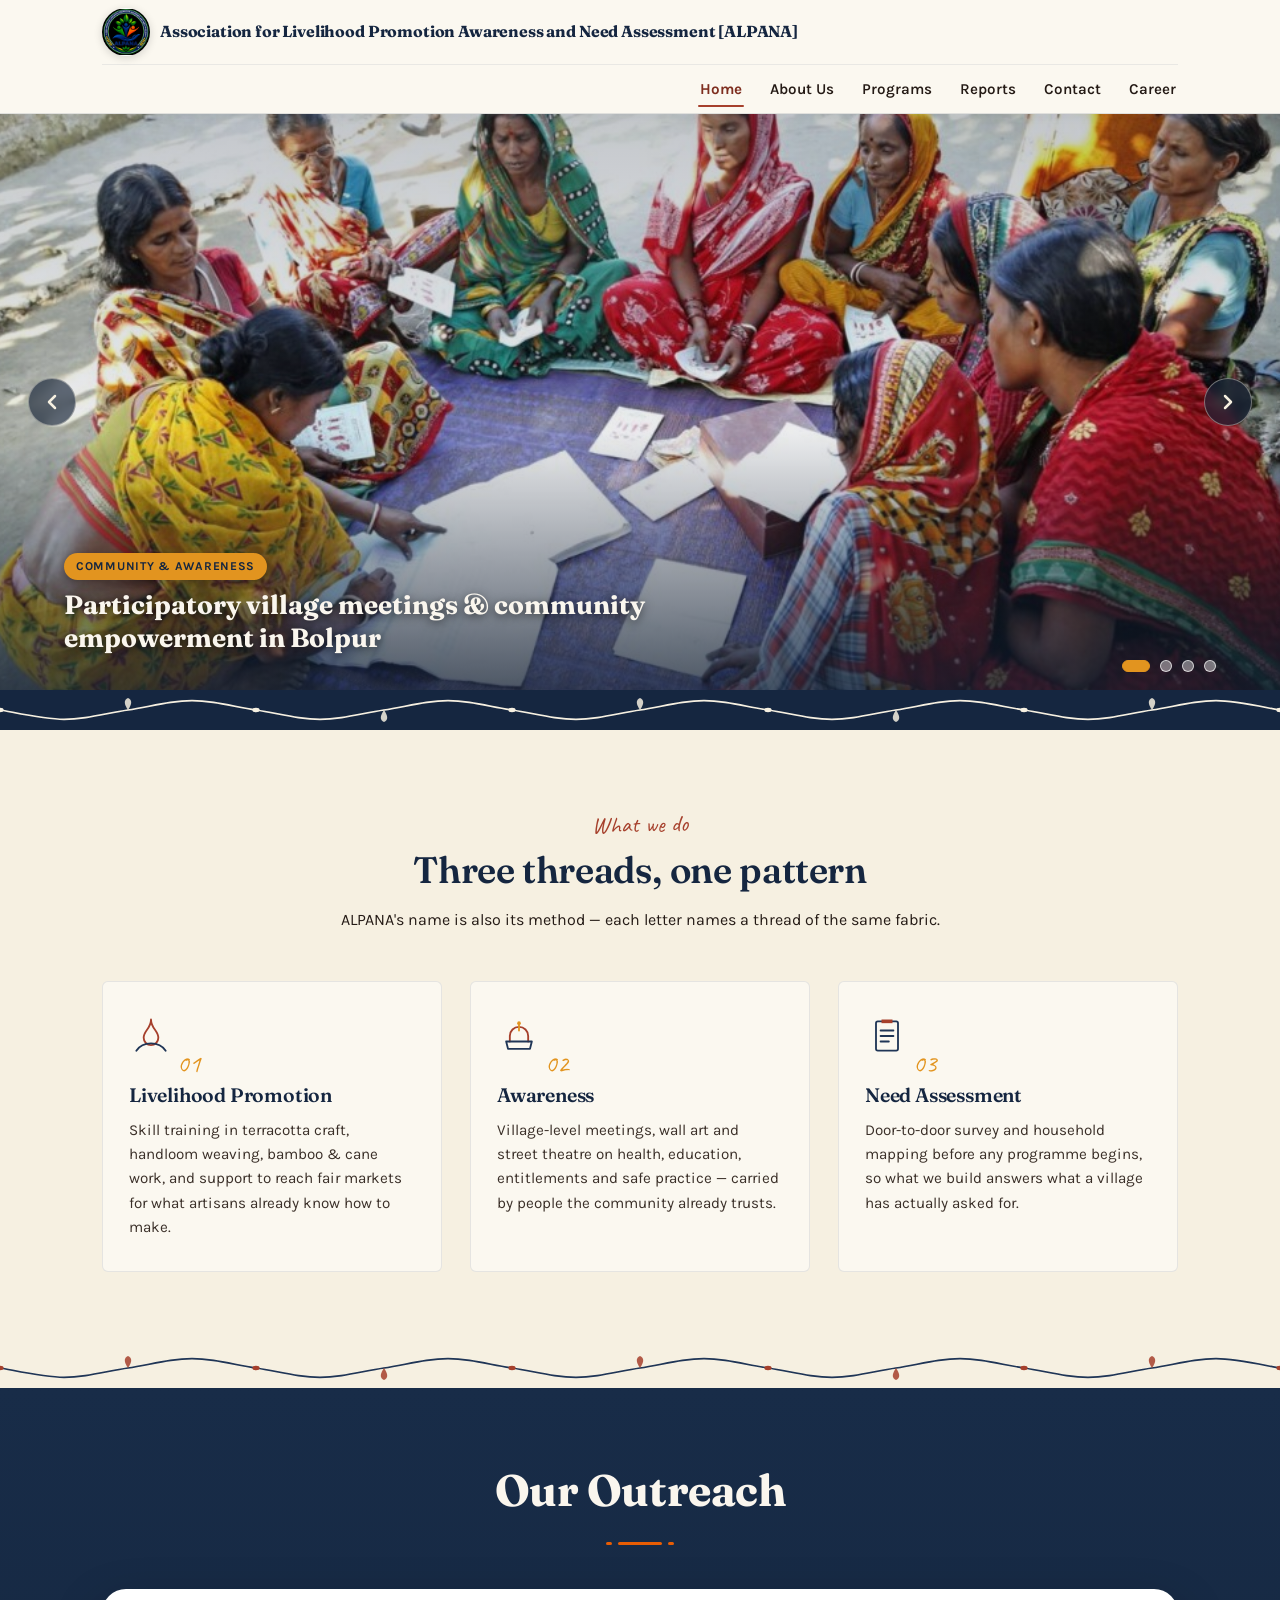
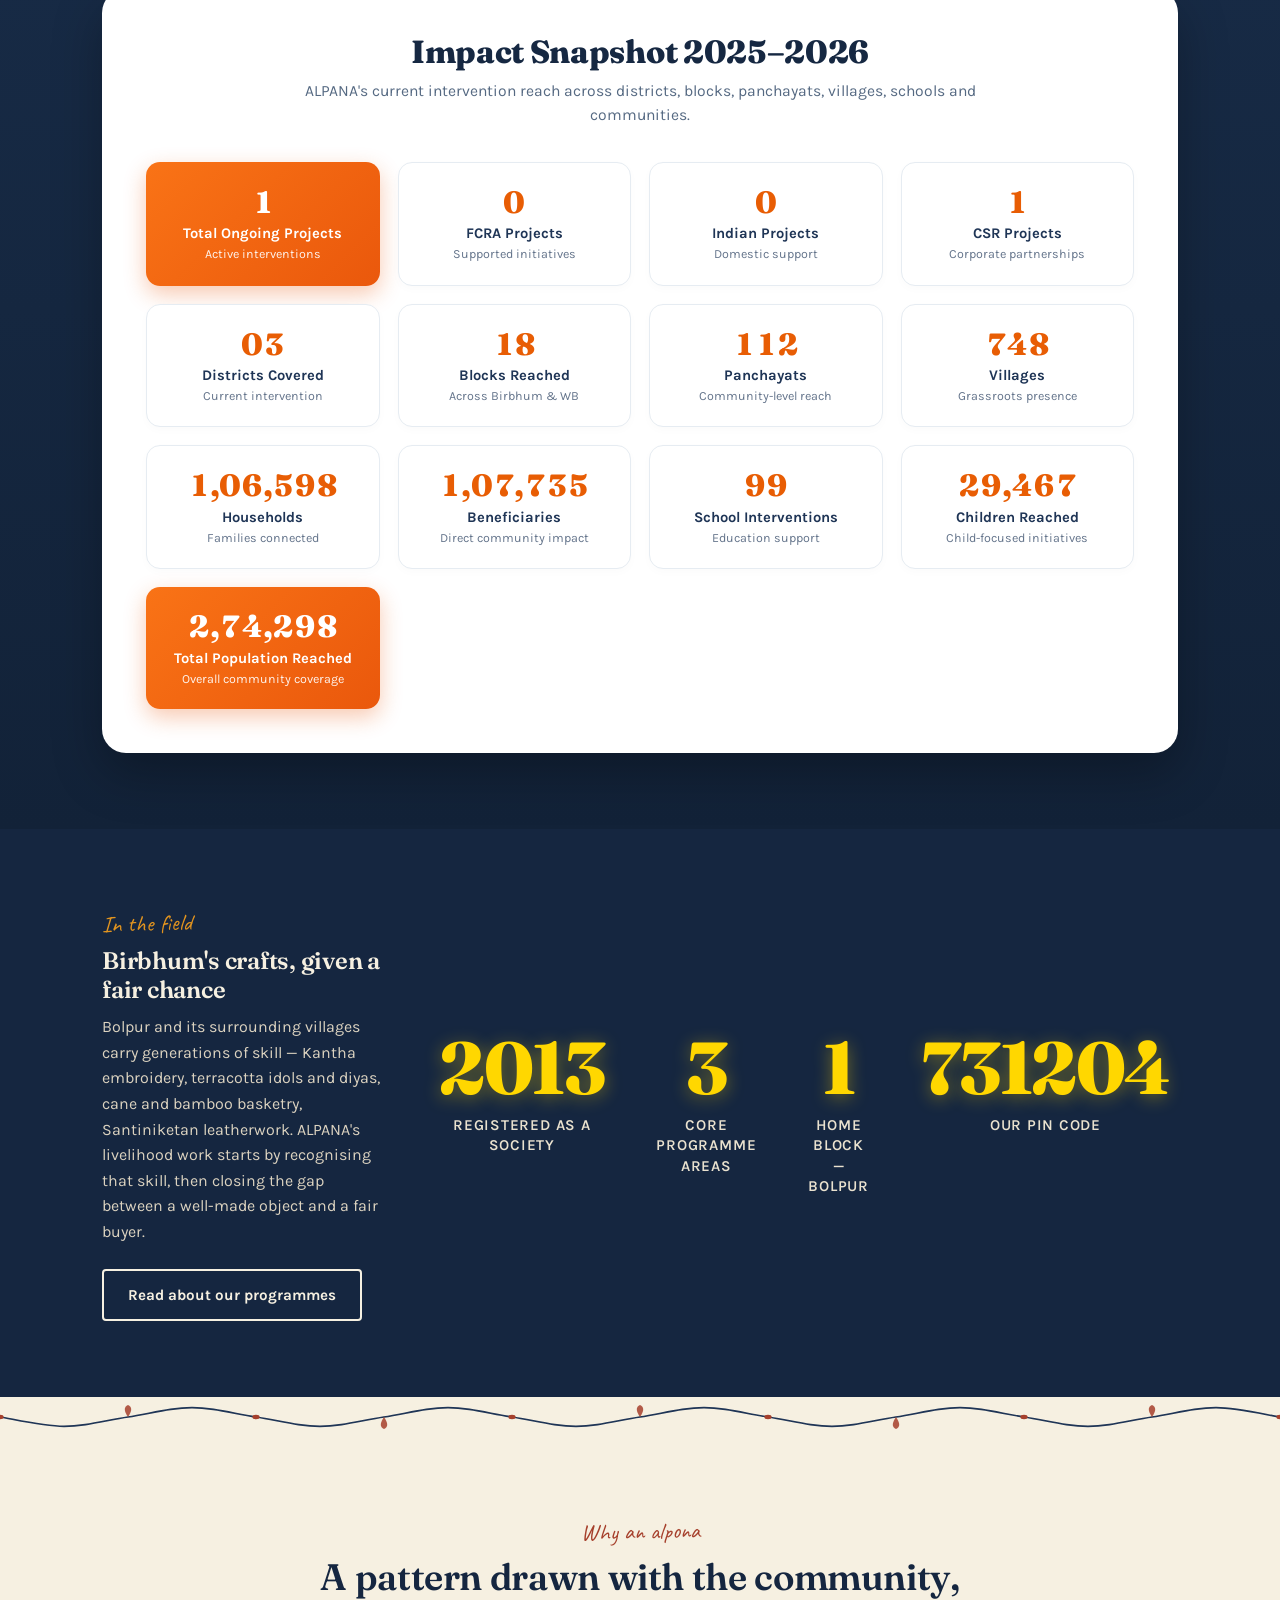
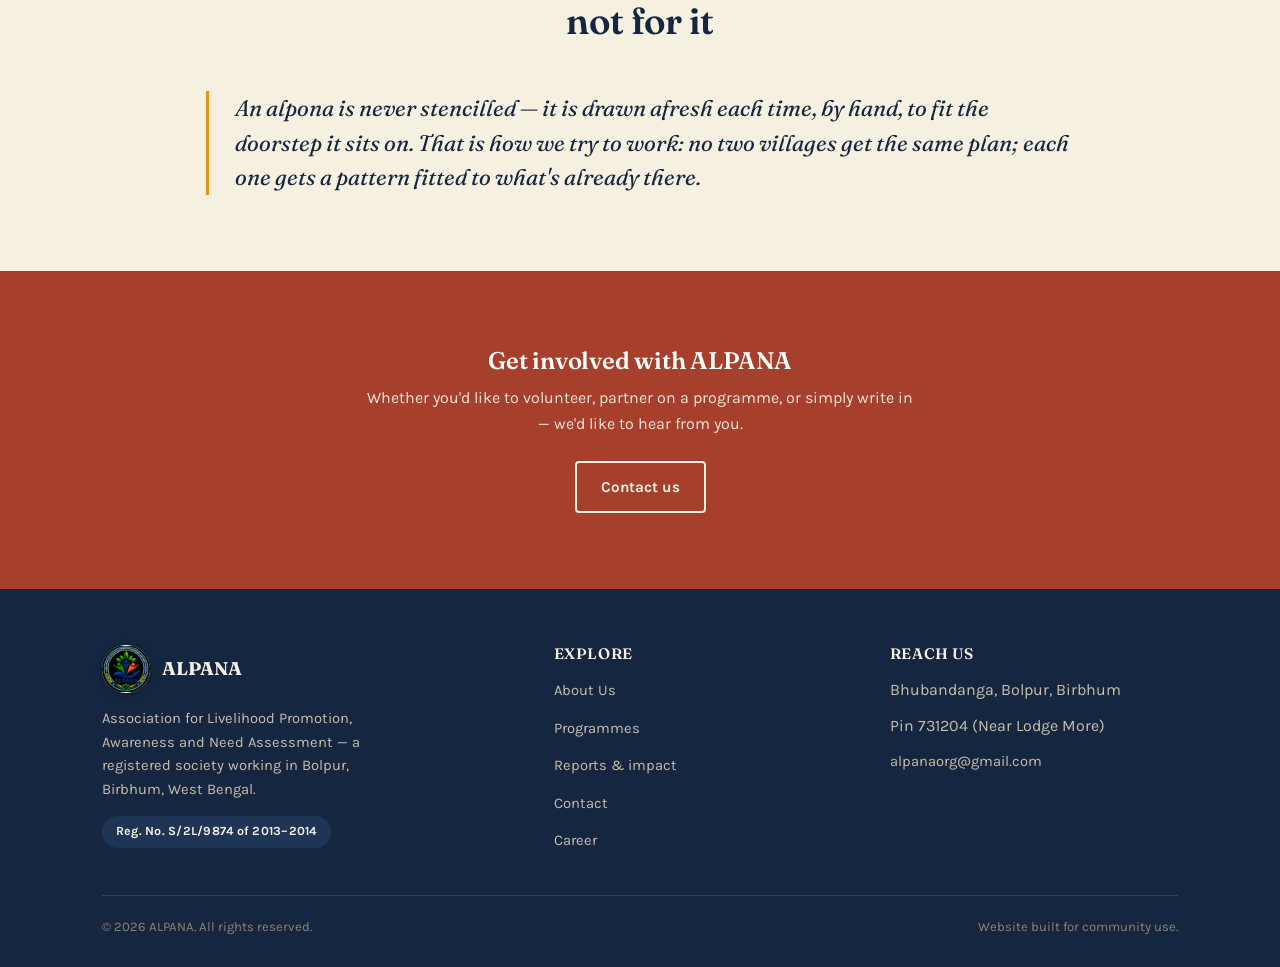
==== commit def6177b: "Keep only Internship opportunity on Career page and style Apply Now section in vibrant orange" ====
--- a/index.html
+++ b/index.html
@@ -6,7 +6,7 @@
 <title>ALPANA — Association for Livelihood Promotion, Awareness and Need Assessment</title>
 <meta name="description" content="ALPANA works in Bolpur, Birbhum on livelihood promotion, awareness building and need assessment for rural artisan and farming communities in West Bengal.">
 <link rel="icon" href="images/alpana-logo.png?v=4">
-<link rel="stylesheet" href="style.css?v=26">
+<link rel="stylesheet" href="style.css?v=27">
 </head>
 <body>
 
--- a/style.css
+++ b/style.css
@@ -1796,3 +1796,45 @@
   padding:3px 10px;
   border-radius:12px;
 }
+
+/* Orange Action Button & Application Highlight */
+.btn-orange{
+  background:linear-gradient(135deg, #F97316 0%, #EA580C 100%);
+  color:#FFFFFF !important;
+  font-weight:700;
+  border:none;
+  box-shadow:0 4px 14px rgba(234, 88, 12, 0.35);
+  transition:all 0.25s ease;
+  display:inline-flex;
+  align-items:center;
+  gap:8px;
+  padding:12px 26px;
+  border-radius:8px;
+  text-decoration:none;
+  font-size:0.96rem;
+}
+
+.btn-orange:hover, .btn-orange:focus{
+  background:linear-gradient(135deg, #FB923C 0%, #F97316 100%);
+  transform:translateY(-2px);
+  box-shadow:0 8px 22px rgba(234, 88, 12, 0.45);
+}
+
+.apply-card-orange{
+  background:linear-gradient(180deg, #FFFFFF 0%, #FFF7ED 100%);
+  border:2px solid #FDBA74;
+  border-radius:16px;
+  padding:clamp(24px, 4vw, 36px);
+  box-shadow:0 8px 24px rgba(234, 88, 12, 0.09);
+}
+
+.badge-orange{
+  display:inline-block;
+  background:linear-gradient(135deg, #F97316 0%, #EA580C 100%);
+  color:#FFFFFF;
+  padding:6px 14px;
+  border-radius:20px;
+  font-size:0.78rem;
+  font-weight:700;
+  letter-spacing:0.02em;
+}
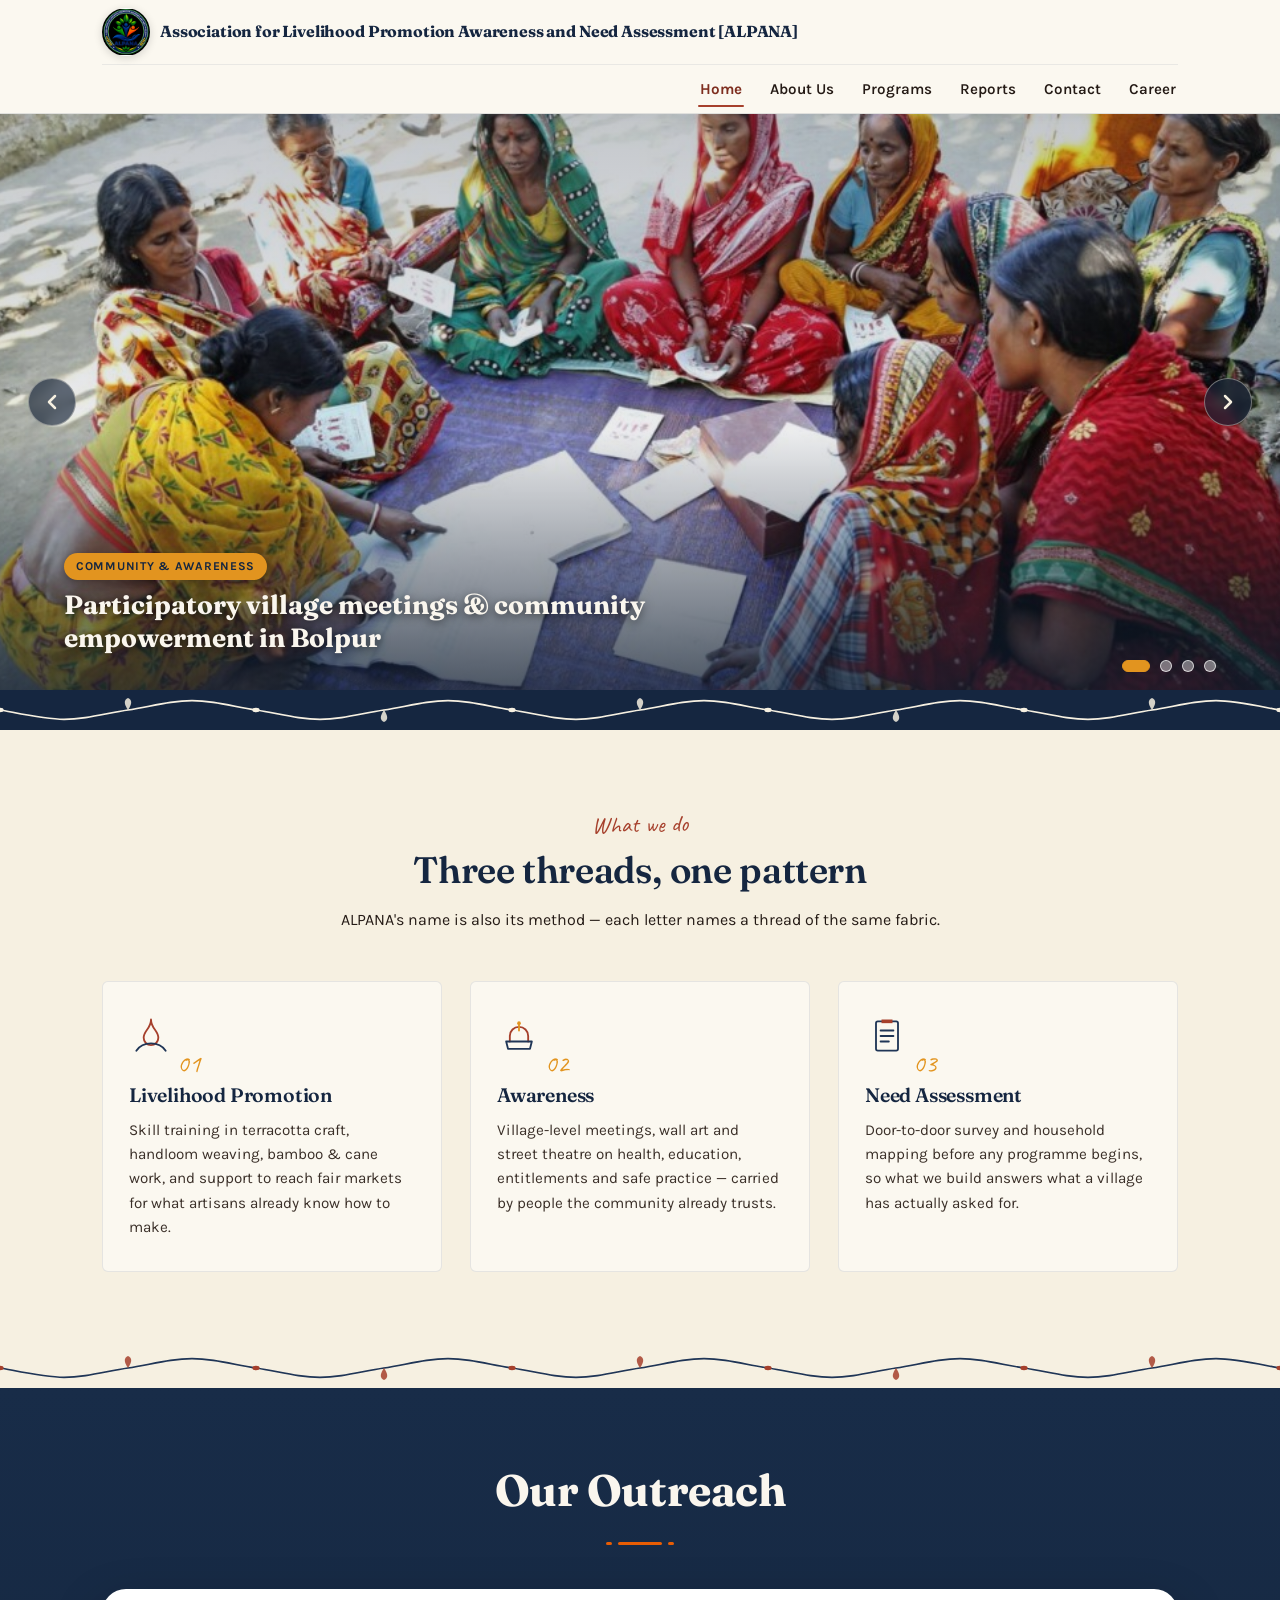
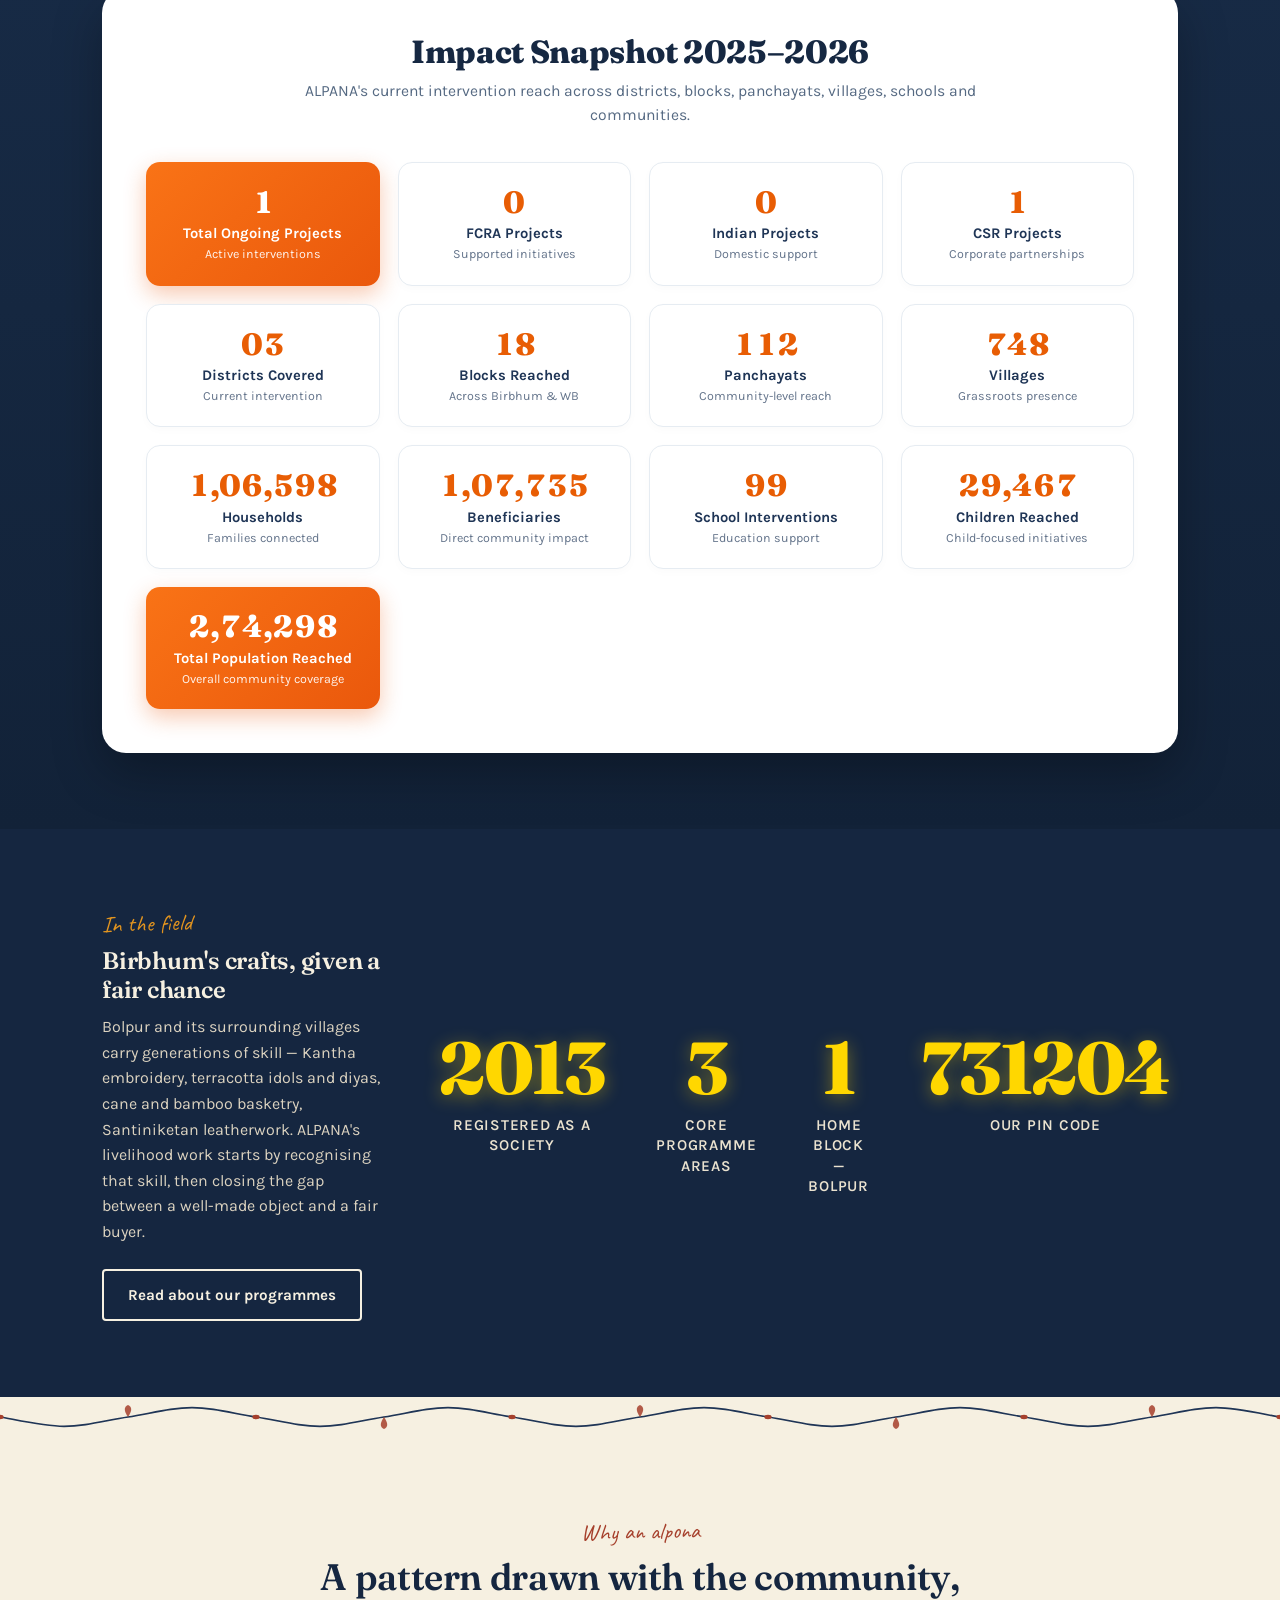
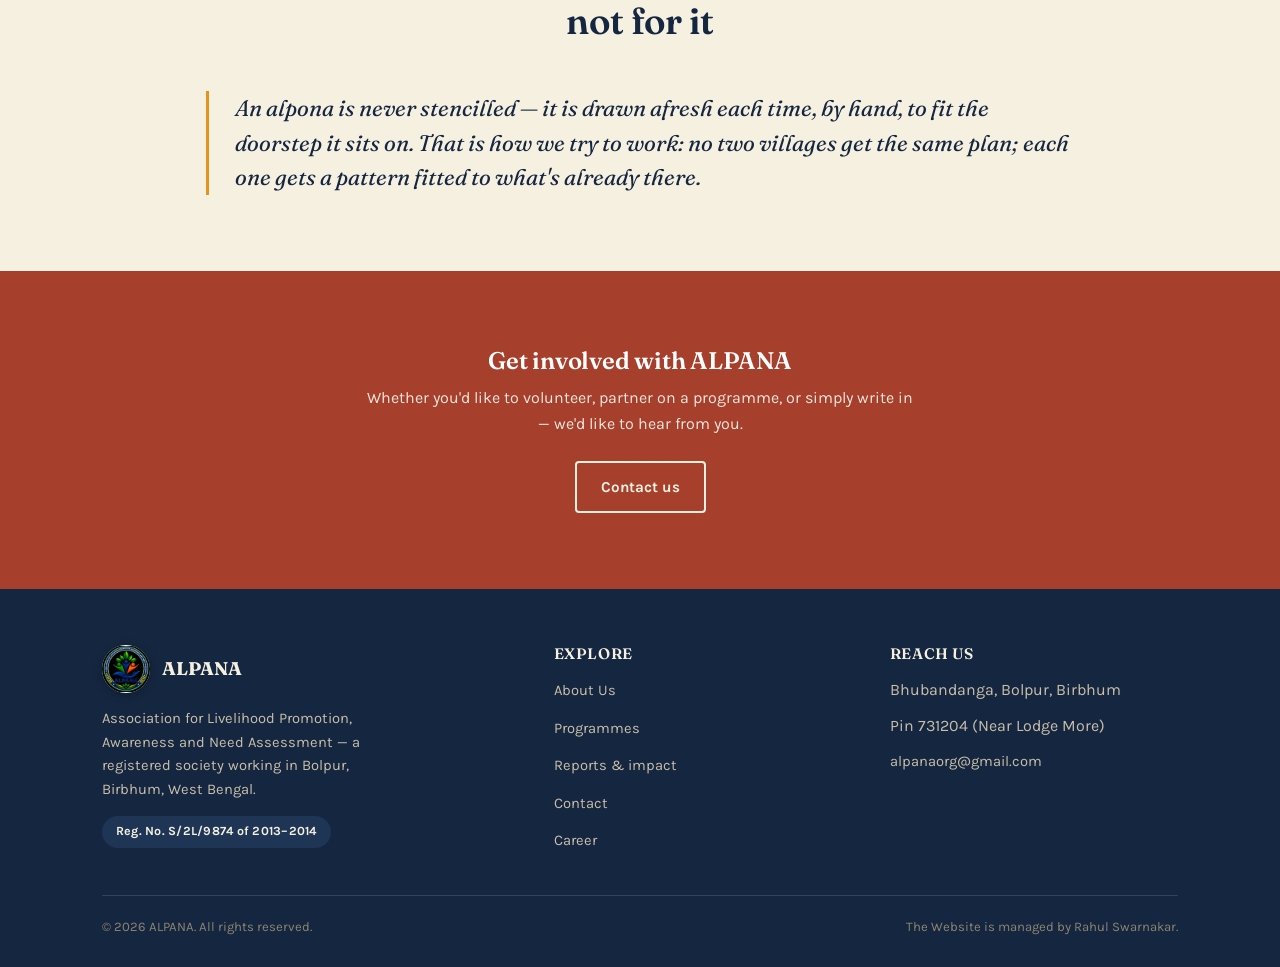
==== commit 6060915f: "Update footer credit text to 'The Website is managed by Rahul Swarnakar.' across all pages" ====
--- a/index.html
+++ b/index.html
@@ -315,7 +315,7 @@
     </div>
     <div class="footer-bottom">
       <span>© <span id="year"></span> ALPANA. All rights reserved.</span>
-      <span>Website built for community use.</span>
+      <span>The Website is managed by Rahul Swarnakar.</span>
     </div>
   </div>
 </footer>
--- a/style.css
+++ b/style.css
@@ -1761,8 +1761,8 @@
 .job-title{
   font-family:var(--display);
   font-size:clamp(1.2rem, 1.8vw, 1.45rem);
-  font-weight:700;
-  color:var(--indigo-deep);
+  font-weight:800;
+  color:#000000;
   margin:0 0 6px;
 }
 
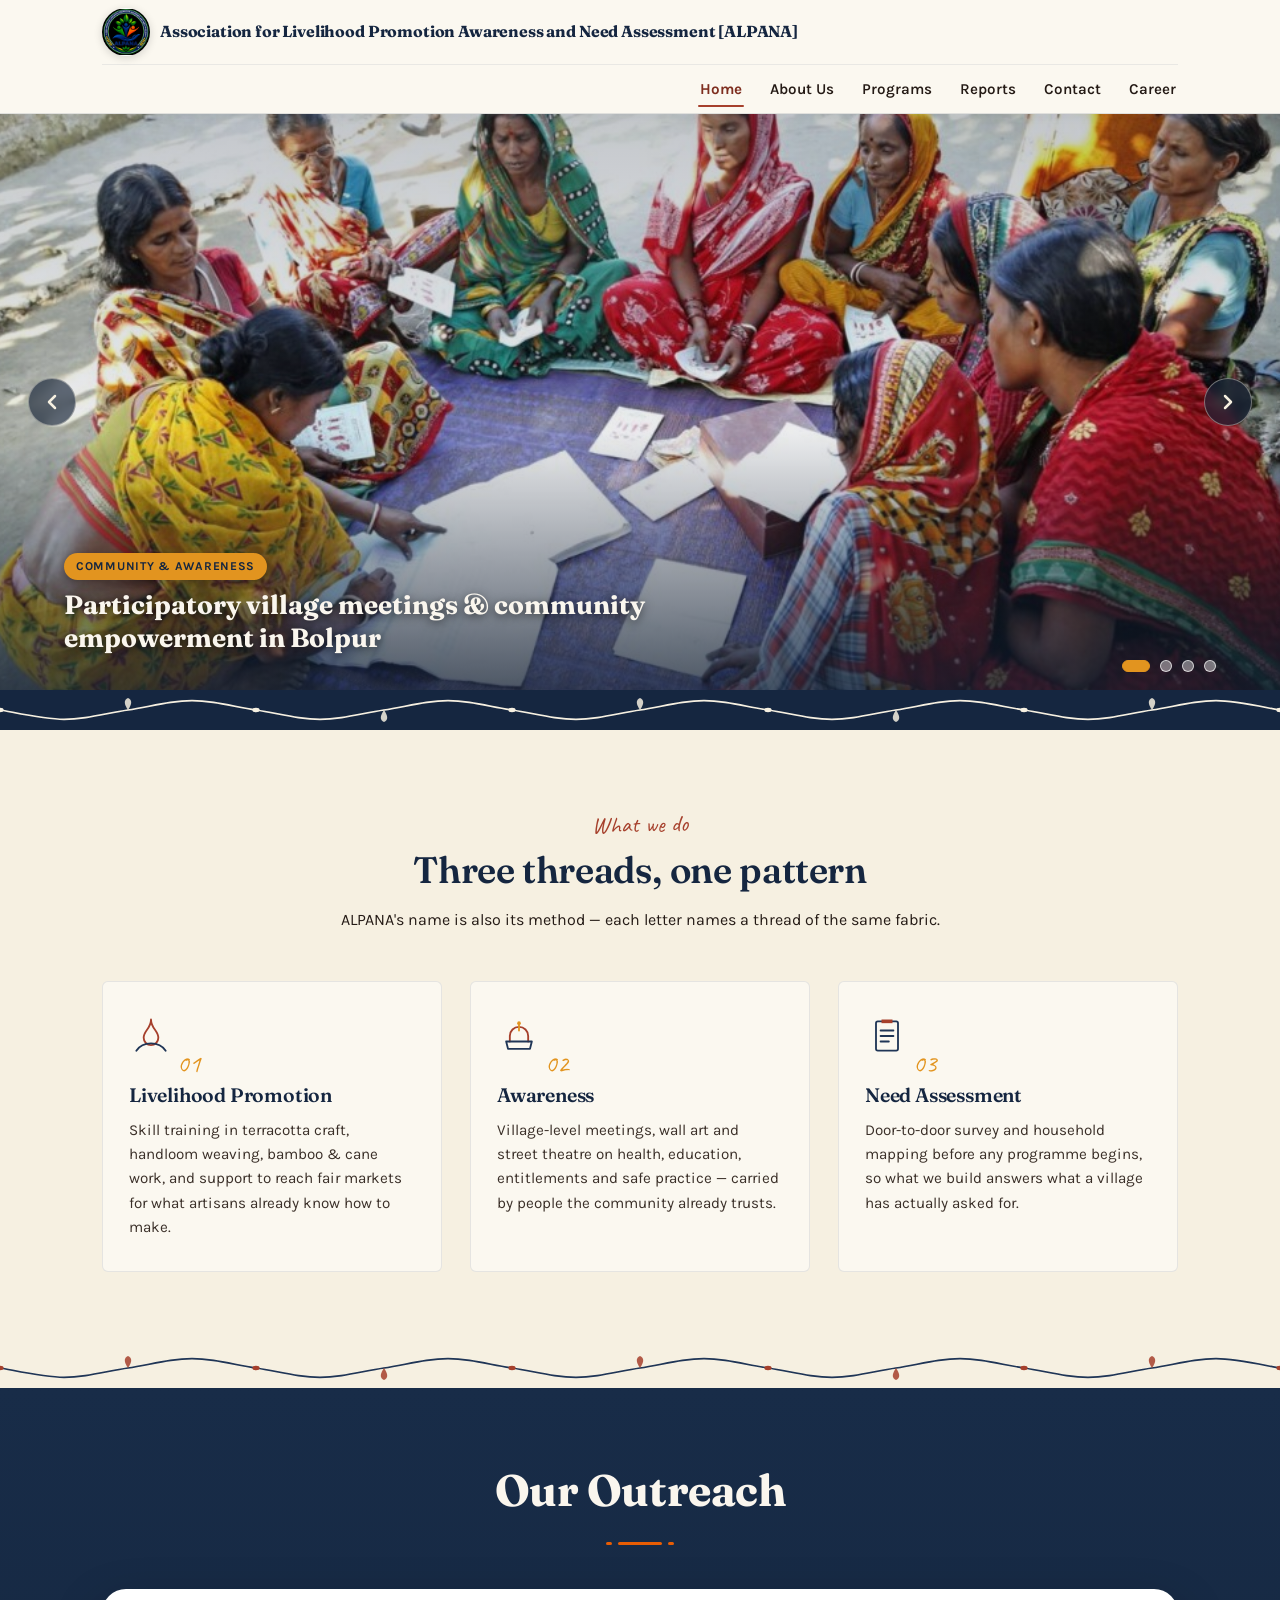
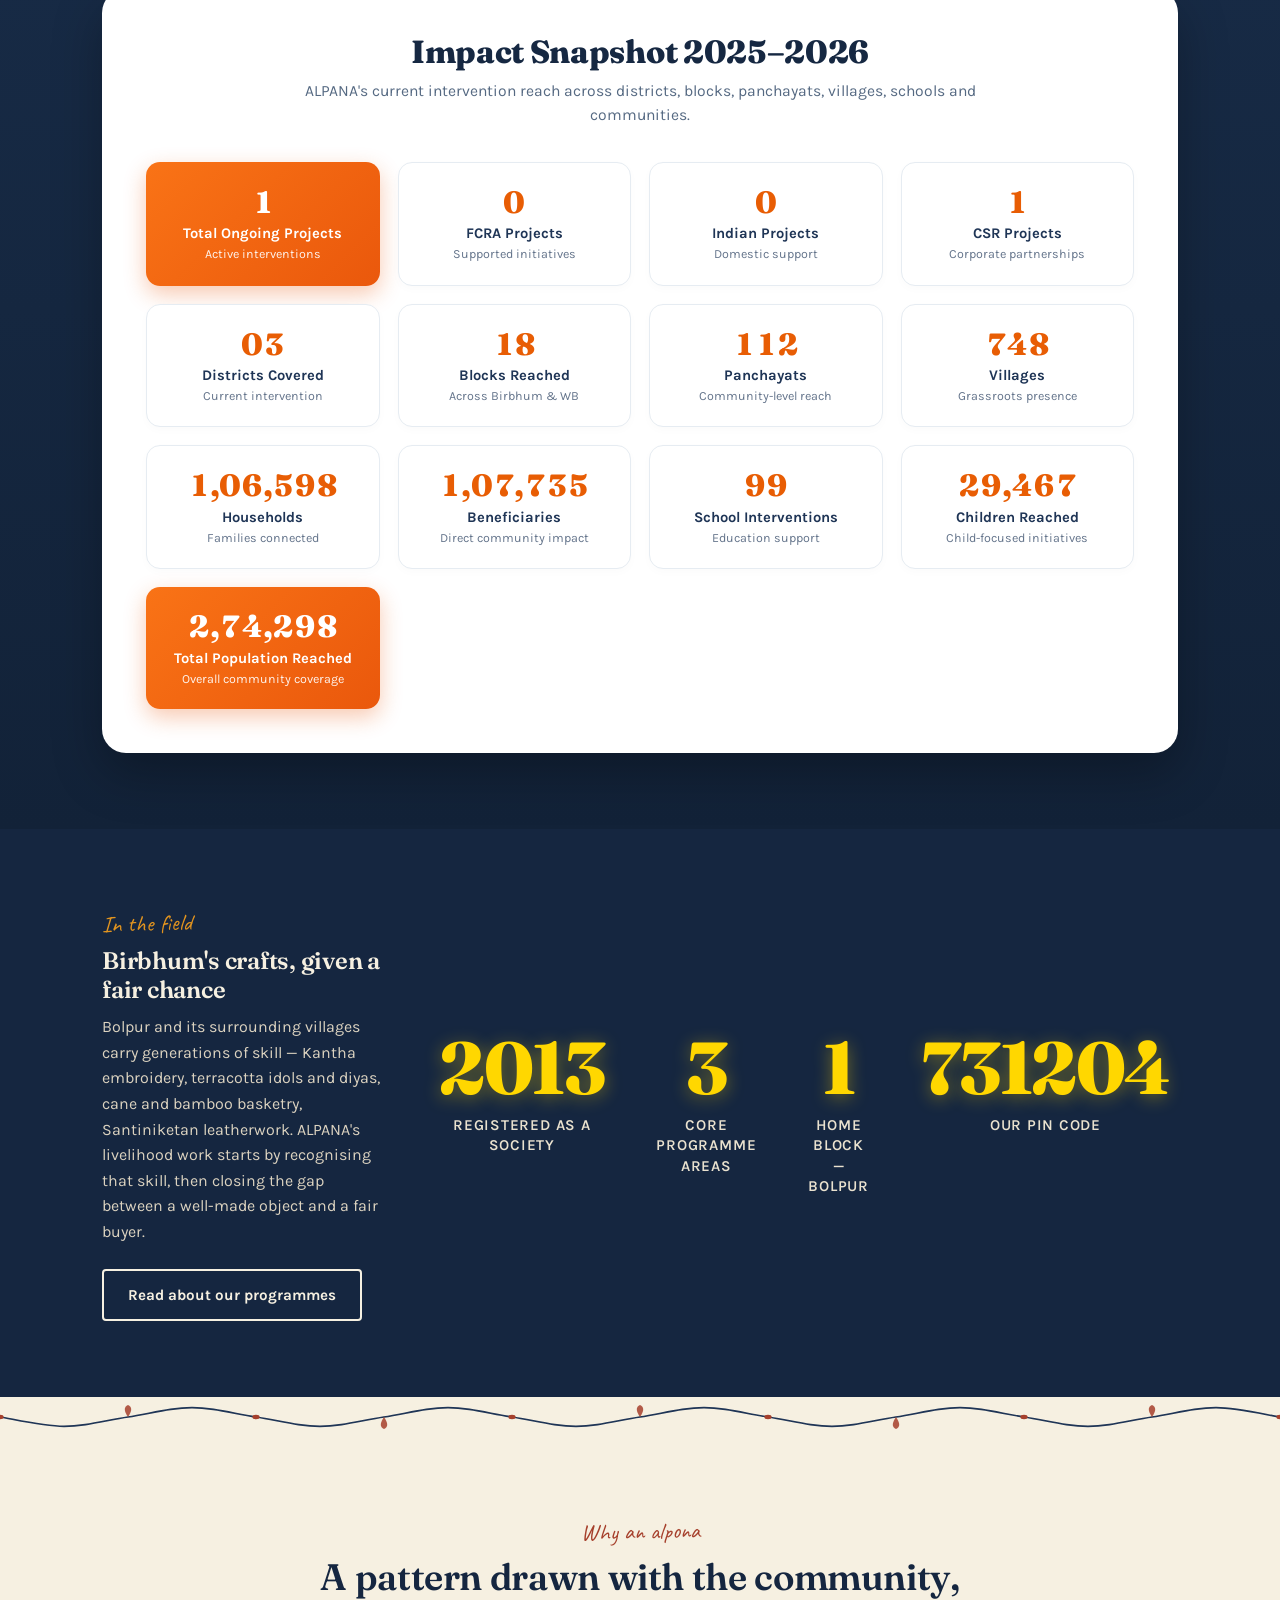
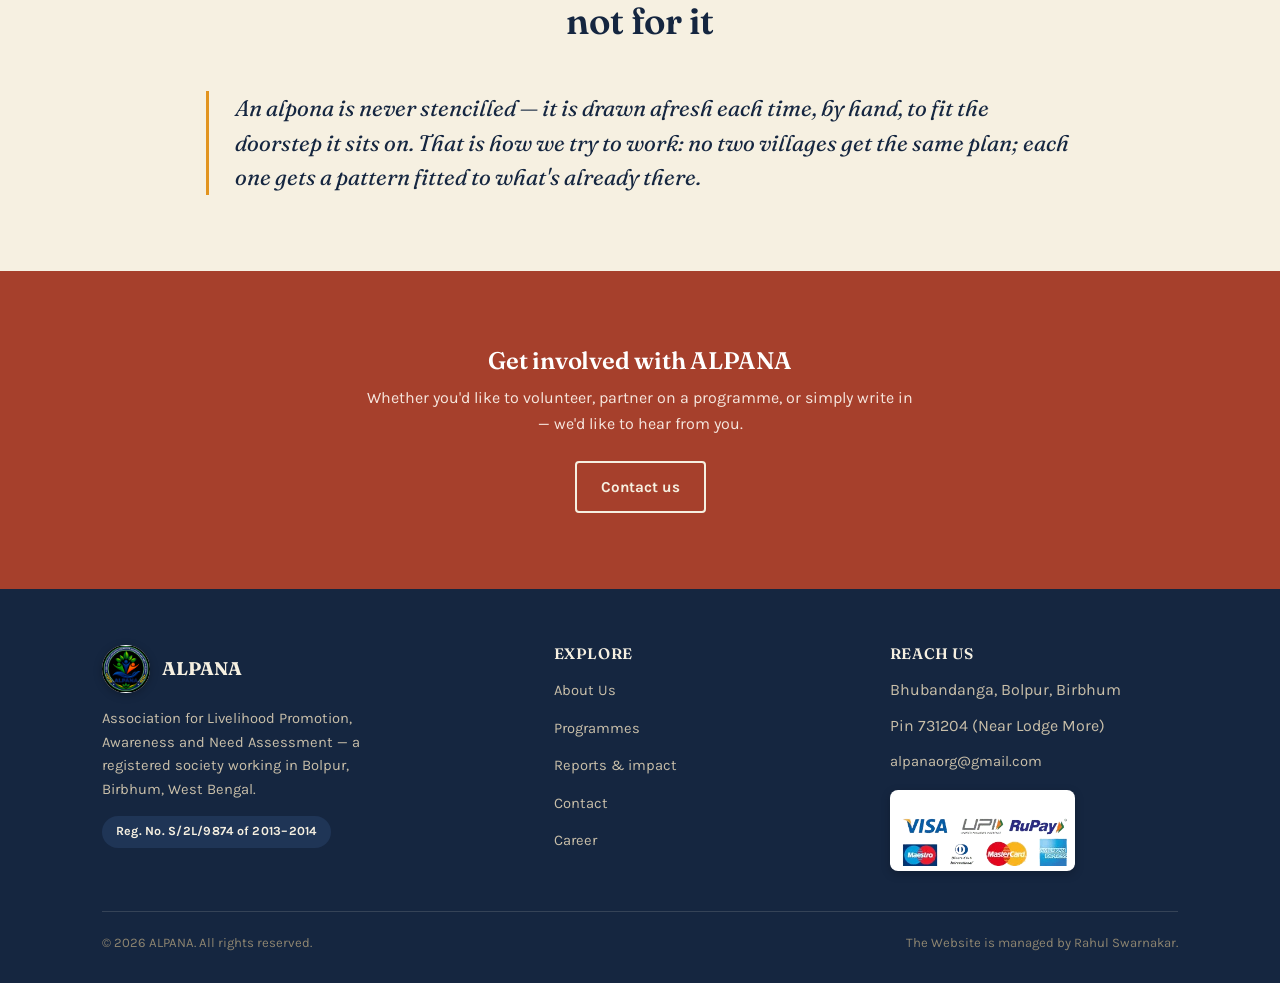
==== commit 5f480d66: "Add accepted payment methods banner under email in Reach us footer across all pages" ====
--- a/index.html
+++ b/index.html
@@ -311,6 +311,9 @@
           <li>Pin&nbsp;731204 (Near Lodge More)</li>
           <li><a href="mailto:alpanaorg@gmail.com">alpanaorg@gmail.com</a></li>
         </ul>
+        <div class="footer-payments">
+          <img src="images/payment-methods.png?v=1" alt="Accepted Payment Modes: VISA, UPI, RuPay, Maestro, Diners Club, MasterCard, American Express">
+        </div>
       </div>
     </div>
     <div class="footer-bottom">
--- a/style.css
+++ b/style.css
@@ -853,6 +853,55 @@
   }
 }
 
+/* ---------- About Hero Two-Column Layout ---------- */
+.about-hero-grid{
+  display:grid;
+  grid-template-columns:1.15fr 0.95fr;
+  gap:clamp(32px, 4.5vw, 56px);
+  align-items:center;
+}
+
+.about-hero-text{
+  text-align:left;
+}
+
+.about-hero-image-wrap{
+  display:flex;
+  justify-content:center;
+  align-items:center;
+}
+
+.about-hero-card{
+  background:#FFFFFF;
+  border-radius:18px;
+  padding:10px;
+  box-shadow:0 18px 45px rgba(0,0,0,0.35);
+  border:2px solid rgba(255,255,255,0.18);
+  overflow:hidden;
+  transition:transform 0.3s ease, box-shadow 0.3s ease;
+  width:100%;
+}
+
+.about-hero-card:hover{
+  transform:translateY(-4px);
+  box-shadow:0 24px 50px rgba(0,0,0,0.45);
+}
+
+.about-hero-img{
+  width:100%;
+  height:auto;
+  border-radius:12px;
+  display:block;
+  object-fit:cover;
+}
+
+@media (max-width: 900px){
+  .about-hero-grid{
+    grid-template-columns:1fr;
+    gap:32px;
+  }
+}
+
 /* ---------- Our Outreach & Impact Snapshot Section ---------- */
 .section-outreach{
   background:linear-gradient(180deg, #182C48 0%, #122238 100%);
@@ -1692,6 +1741,22 @@
 
 .footer-links a:hover{ color:var(--marigold); }
 
+.footer-payments{
+  margin-top:14px;
+}
+
+.footer-payments img{
+  max-width:185px;
+  width:100%;
+  height:auto;
+  background:#FFFFFF;
+  padding:5px 8px;
+  border-radius:8px;
+  box-shadow:0 3px 10px rgba(0, 0, 0, 0.22);
+  display:block;
+  object-fit:contain;
+}
+
 .footer-bottom{
   border-top:1px solid rgba(246, 240, 225, 0.14);
   margin-top:40px;
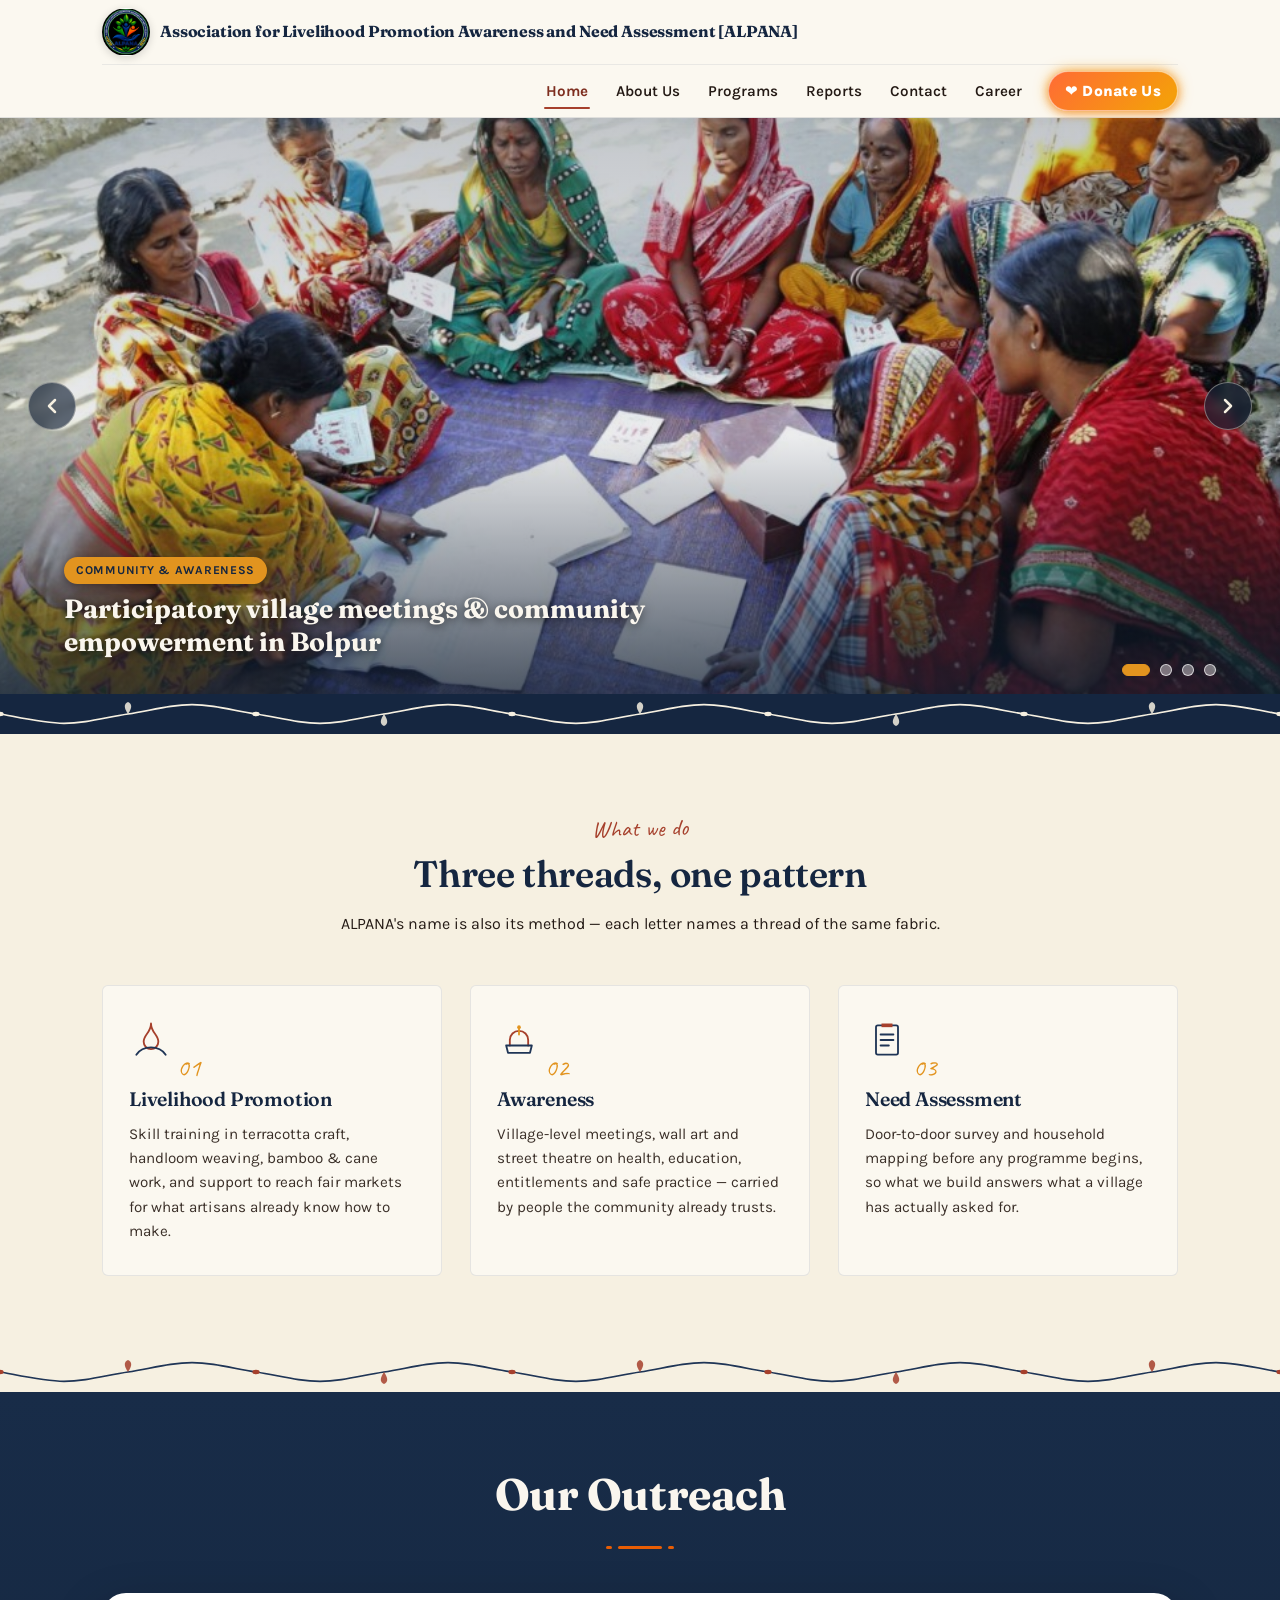
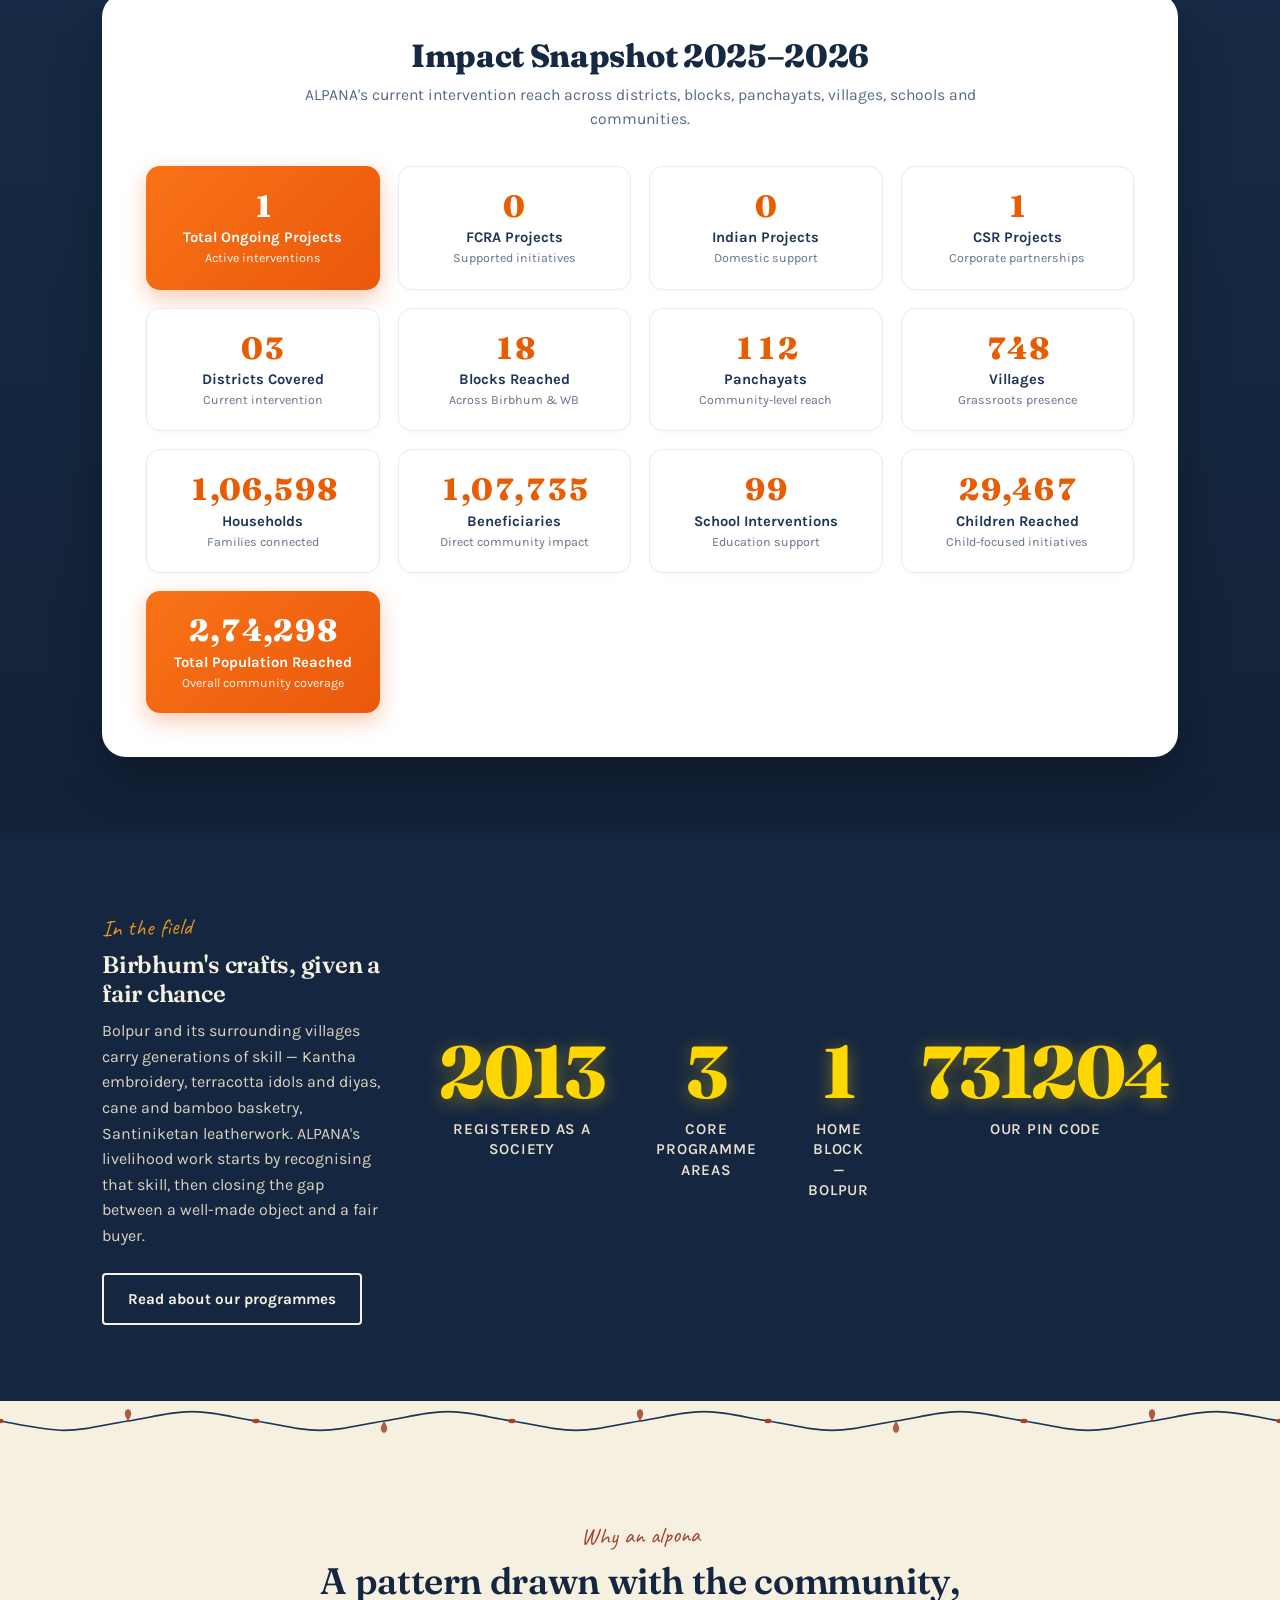
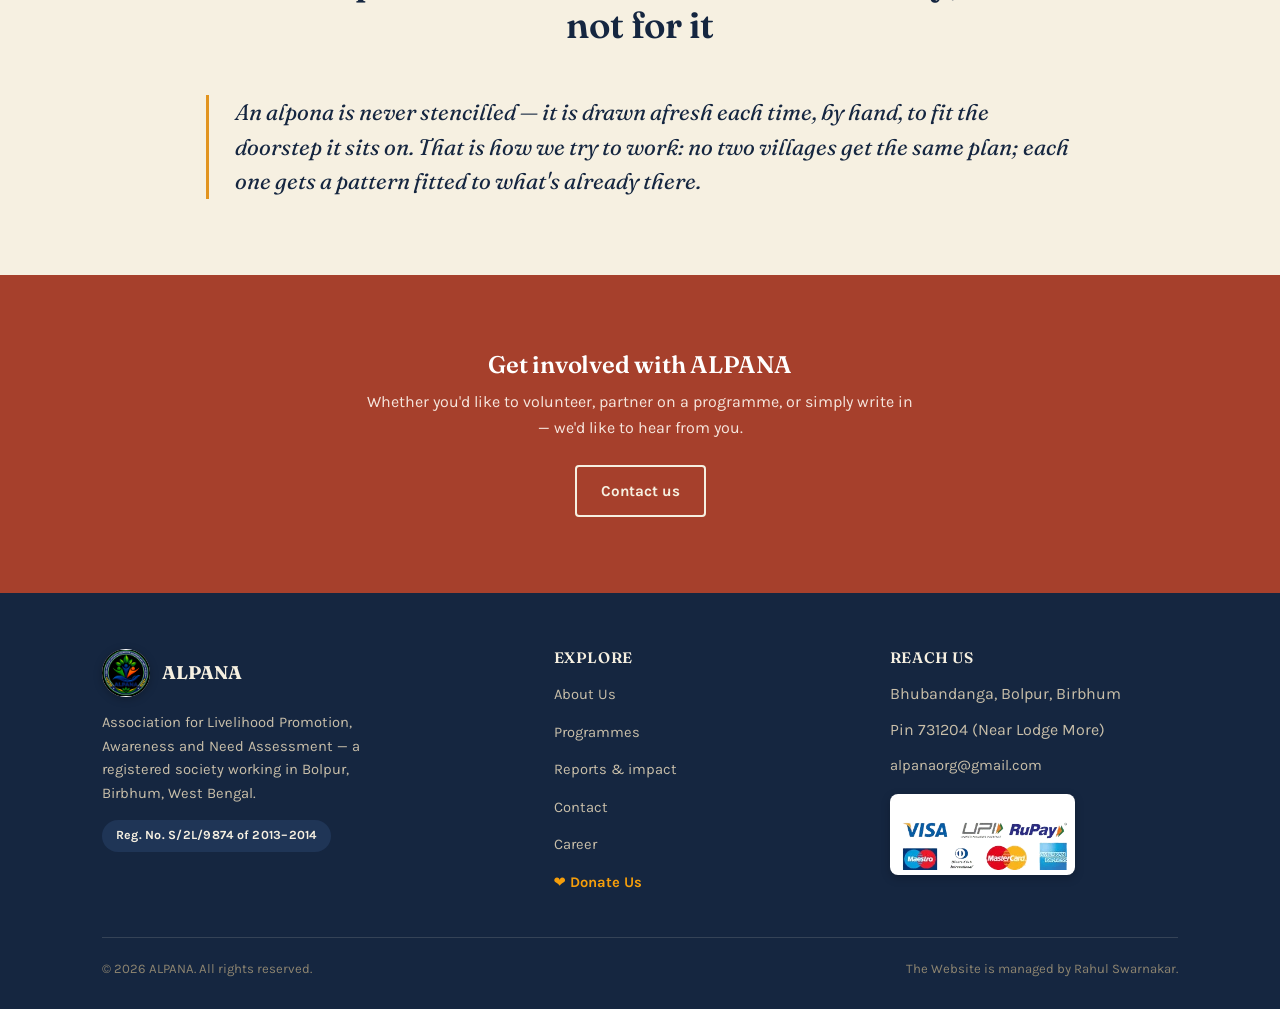
==== commit 2b0781e5: "Add glossy pulsing Donate Us tab to navigation and footer across all pages, create donate.html" ====
--- a/index.html
+++ b/index.html
@@ -6,18 +6,18 @@
 <title>ALPANA — Association for Livelihood Promotion, Awareness and Need Assessment</title>
 <meta name="description" content="ALPANA works in Bolpur, Birbhum on livelihood promotion, awareness building and need assessment for rural artisan and farming communities in West Bengal.">
 <link rel="icon" href="images/alpana-logo.png?v=4">
-<link rel="stylesheet" href="style.css?v=27">
+<link rel="stylesheet" href="style.css?v=30">
 </head>
 <body>
 
 <header class="site-header">
   <div class="wrap">
     <div class="header-top-row">
-      <a href="index.html" class="brand" aria-label="ALPANA home">
-        <img src="images/alpana-logo.png?v=4" alt="ALPANA Logo">
-        <div class="brand-text">
+      <a class="brand" href="index.html">
+        <img src="images/alpana-logo.png?v=4" alt="ALPANA logo">
+        <span class="brand-text">
           <span class="name">Association for Livelihood Promotion Awareness and Need Assessment [ALPANA]</span>
-        </div>
+        </span>
       </a>
       <button class="nav-toggle" aria-expanded="false" aria-controls="primary-nav">Menu ☰</button>
     </div>
@@ -29,6 +29,7 @@
         <li><a href="reports.html">Reports</a></li>
         <li><a href="contact.html">Contact</a></li>
         <li><a href="career.html">Career</a></li>
+        <li><a href="donate.html" class="nav-donate-btn">❤️ Donate Us</a></li>
       </ul>
     </nav>
   </div>
@@ -302,6 +303,7 @@
           <li><a href="reports.html">Reports &amp; impact</a></li>
           <li><a href="contact.html">Contact</a></li>
           <li><a href="career.html">Career</a></li>
+          <li><a href="donate.html" style="color:#F59E0B;font-weight:700;">❤️ Donate Us</a></li>
         </ul>
       </div>
       <div>
--- a/style.css
+++ b/style.css
@@ -1903,3 +1903,81 @@
   font-weight:700;
   letter-spacing:0.02em;
 }
+
+/* ---------- Glossy Blinking Glowing Donate Us Tab ---------- */
+.nav-donate-btn{
+  position:relative;
+  background:linear-gradient(135deg, #FF6B35 0%, #F59E0B 50%, #EA580C 100%) !important;
+  background-size:200% auto !important;
+  color:#FFFFFF !important;
+  font-weight:800 !important;
+  padding:7px 16px !important;
+  border-radius:22px !important;
+  text-decoration:none !important;
+  display:inline-flex !important;
+  align-items:center !important;
+  gap:6px !important;
+  box-shadow:0 0 14px rgba(245, 158, 11, 0.75), 0 2px 8px rgba(234, 88, 12, 0.45);
+  animation:donateGlowPulse 2.2s infinite ease-in-out, donateGradientShift 3.5s infinite linear;
+  overflow:hidden;
+  border:1.5px solid rgba(255, 255, 255, 0.5) !important;
+  letter-spacing:0.02em;
+  transition:transform 0.2s ease, box-shadow 0.2s ease;
+  cursor:pointer;
+}
+
+.nav-donate-btn::after{
+  content:'';
+  position:absolute;
+  top:-50%;
+  left:-80%;
+  width:45%;
+  height:200%;
+  background:linear-gradient(
+    90deg,
+    rgba(255, 255, 255, 0) 0%,
+    rgba(255, 255, 255, 0.85) 50%,
+    rgba(255, 255, 255, 0) 100%
+  );
+  transform:rotate(25deg);
+  animation:donateGlossySweep 2.8s infinite ease-in-out;
+  pointer-events:none;
+}
+
+@keyframes donateGlossySweep{
+  0%{ left:-80%; opacity:0; }
+  15%{ opacity:1; }
+  45%, 100%{ left:140%; opacity:0; }
+}
+
+@keyframes donateGlowPulse{
+  0%, 100%{
+    transform:scale(1);
+    box-shadow:0 0 10px rgba(245, 158, 11, 0.6), 0 2px 6px rgba(234, 88, 12, 0.35);
+  }
+  50%{
+    transform:scale(1.06);
+    box-shadow:0 0 24px rgba(245, 158, 11, 1), 0 0 38px rgba(234, 88, 12, 0.75);
+  }
+}
+
+@keyframes donateGradientShift{
+  0%{ background-position:0% 50%; }
+  50%{ background-position:100% 50%; }
+  100%{ background-position:0% 50%; }
+}
+
+.nav-donate-btn:hover{
+  transform:scale(1.1) translateY(-2px) !important;
+  box-shadow:0 0 30px rgba(245, 158, 11, 1), 0 4px 16px rgba(234, 88, 12, 0.8) !important;
+}
+
+/* Ensure mobile nav renders glossy donate button nicely */
+@media (max-width: 768px){
+  .nav-donate-btn{
+    margin-top:8px;
+    justify-content:center;
+    width:calc(100% - 20px);
+    text-align:center;
+  }
+}
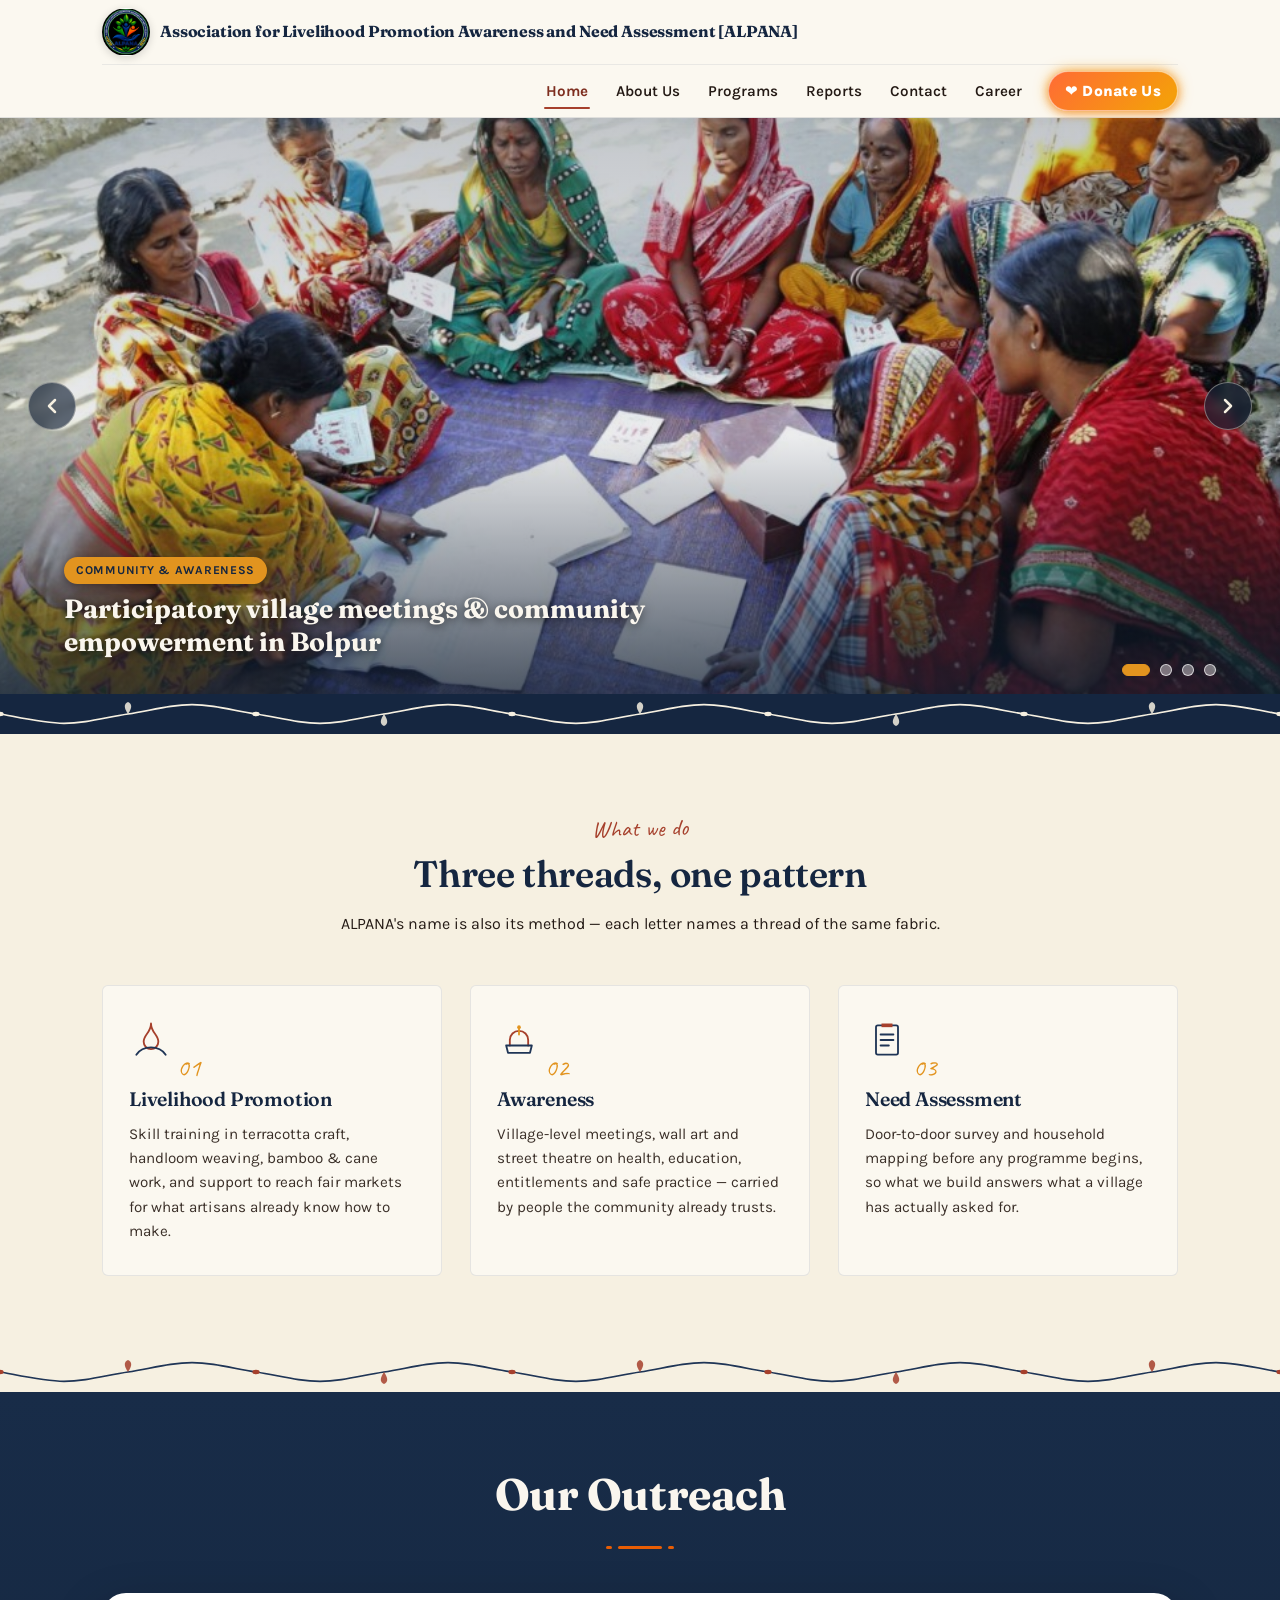
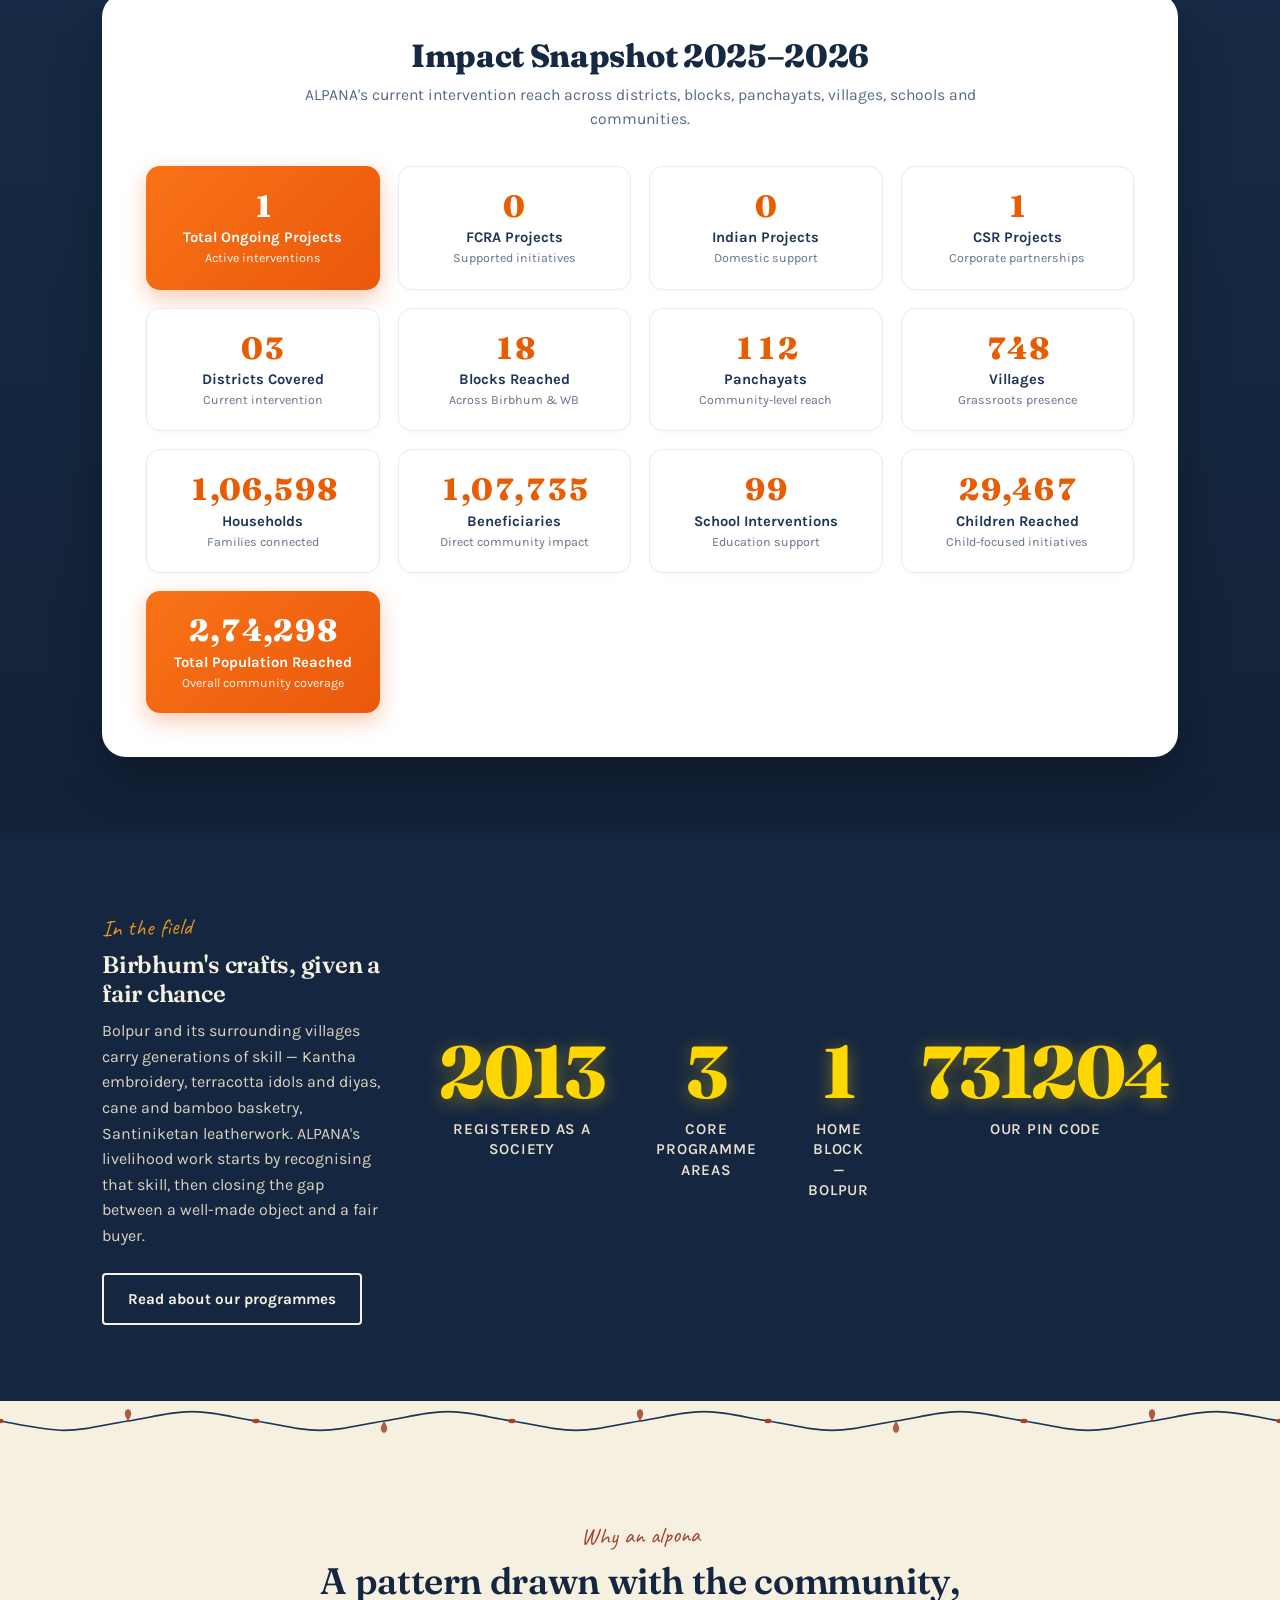
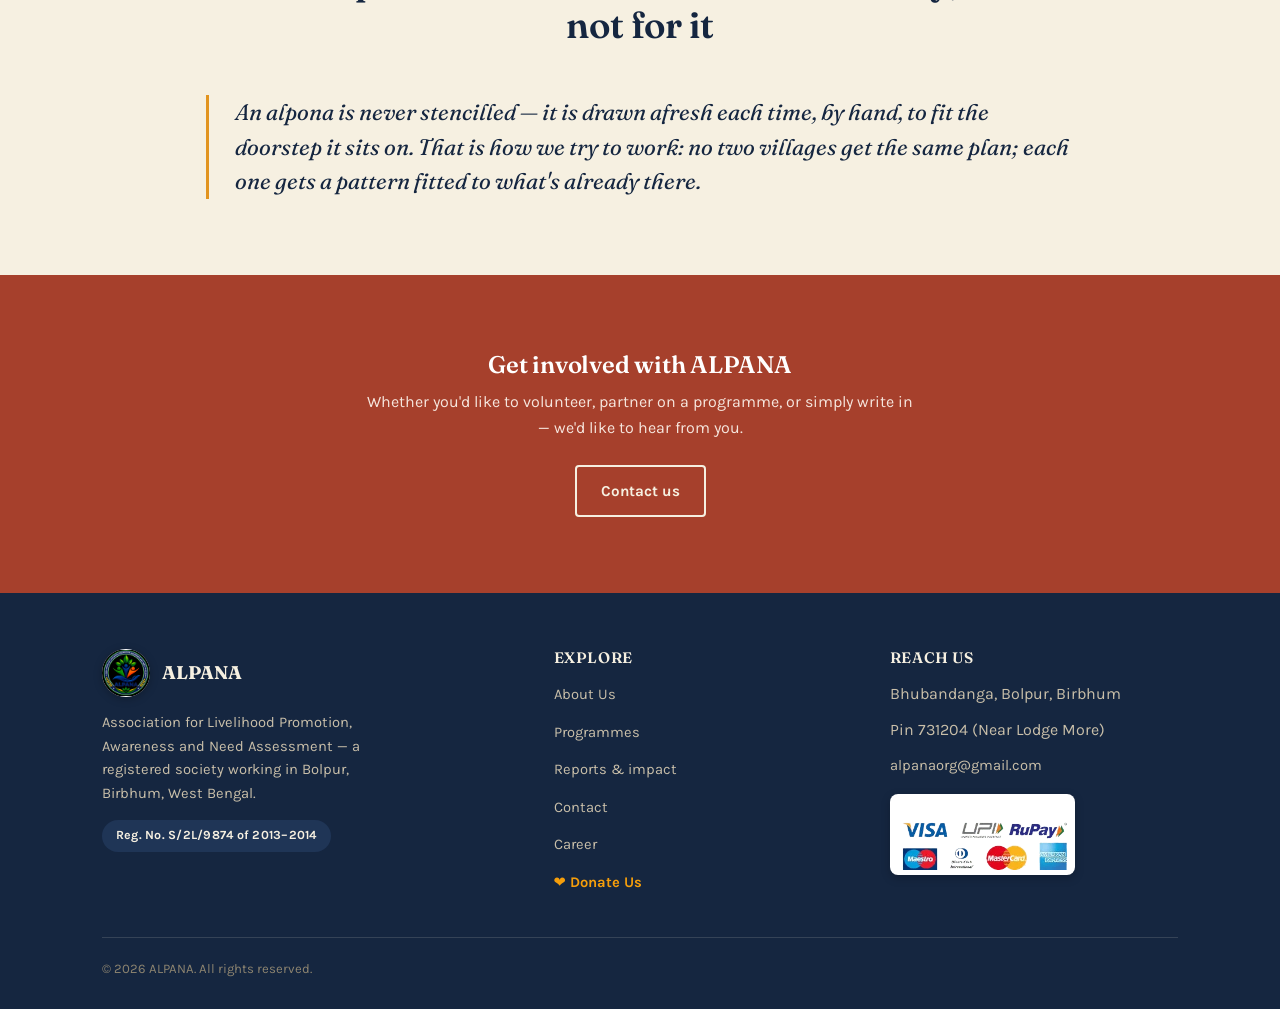
==== commit 5e739991: "Remove 'The Website is managed by Rahul Swarnakar' from website footers" ====
--- a/index.html
+++ b/index.html
@@ -6,7 +6,7 @@
 <title>ALPANA — Association for Livelihood Promotion, Awareness and Need Assessment</title>
 <meta name="description" content="ALPANA works in Bolpur, Birbhum on livelihood promotion, awareness building and need assessment for rural artisan and farming communities in West Bengal.">
 <link rel="icon" href="images/alpana-logo.png?v=4">
-<link rel="stylesheet" href="style.css?v=30">
+<link rel="stylesheet" href="style.css?v=31">
 </head>
 <body>
 
@@ -320,7 +320,6 @@
     </div>
     <div class="footer-bottom">
       <span>© <span id="year"></span> ALPANA. All rights reserved.</span>
-      <span>The Website is managed by Rahul Swarnakar.</span>
     </div>
   </div>
 </footer>
--- a/style.css
+++ b/style.css
@@ -1926,7 +1926,9 @@
   cursor:pointer;
 }
 
-.nav-donate-btn::after{
+nav.main-nav a.nav-donate-btn::after,
+nav.main-nav a.nav-donate-btn:hover::after,
+nav.main-nav a.nav-donate-btn.active::after{
   content:'';
   position:absolute;
   top:-50%;
@@ -1942,6 +1944,8 @@
   transform:rotate(25deg);
   animation:donateGlossySweep 2.8s infinite ease-in-out;
   pointer-events:none;
+  bottom:auto !important;
+  right:auto !important;
 }
 
 @keyframes donateGlossySweep{
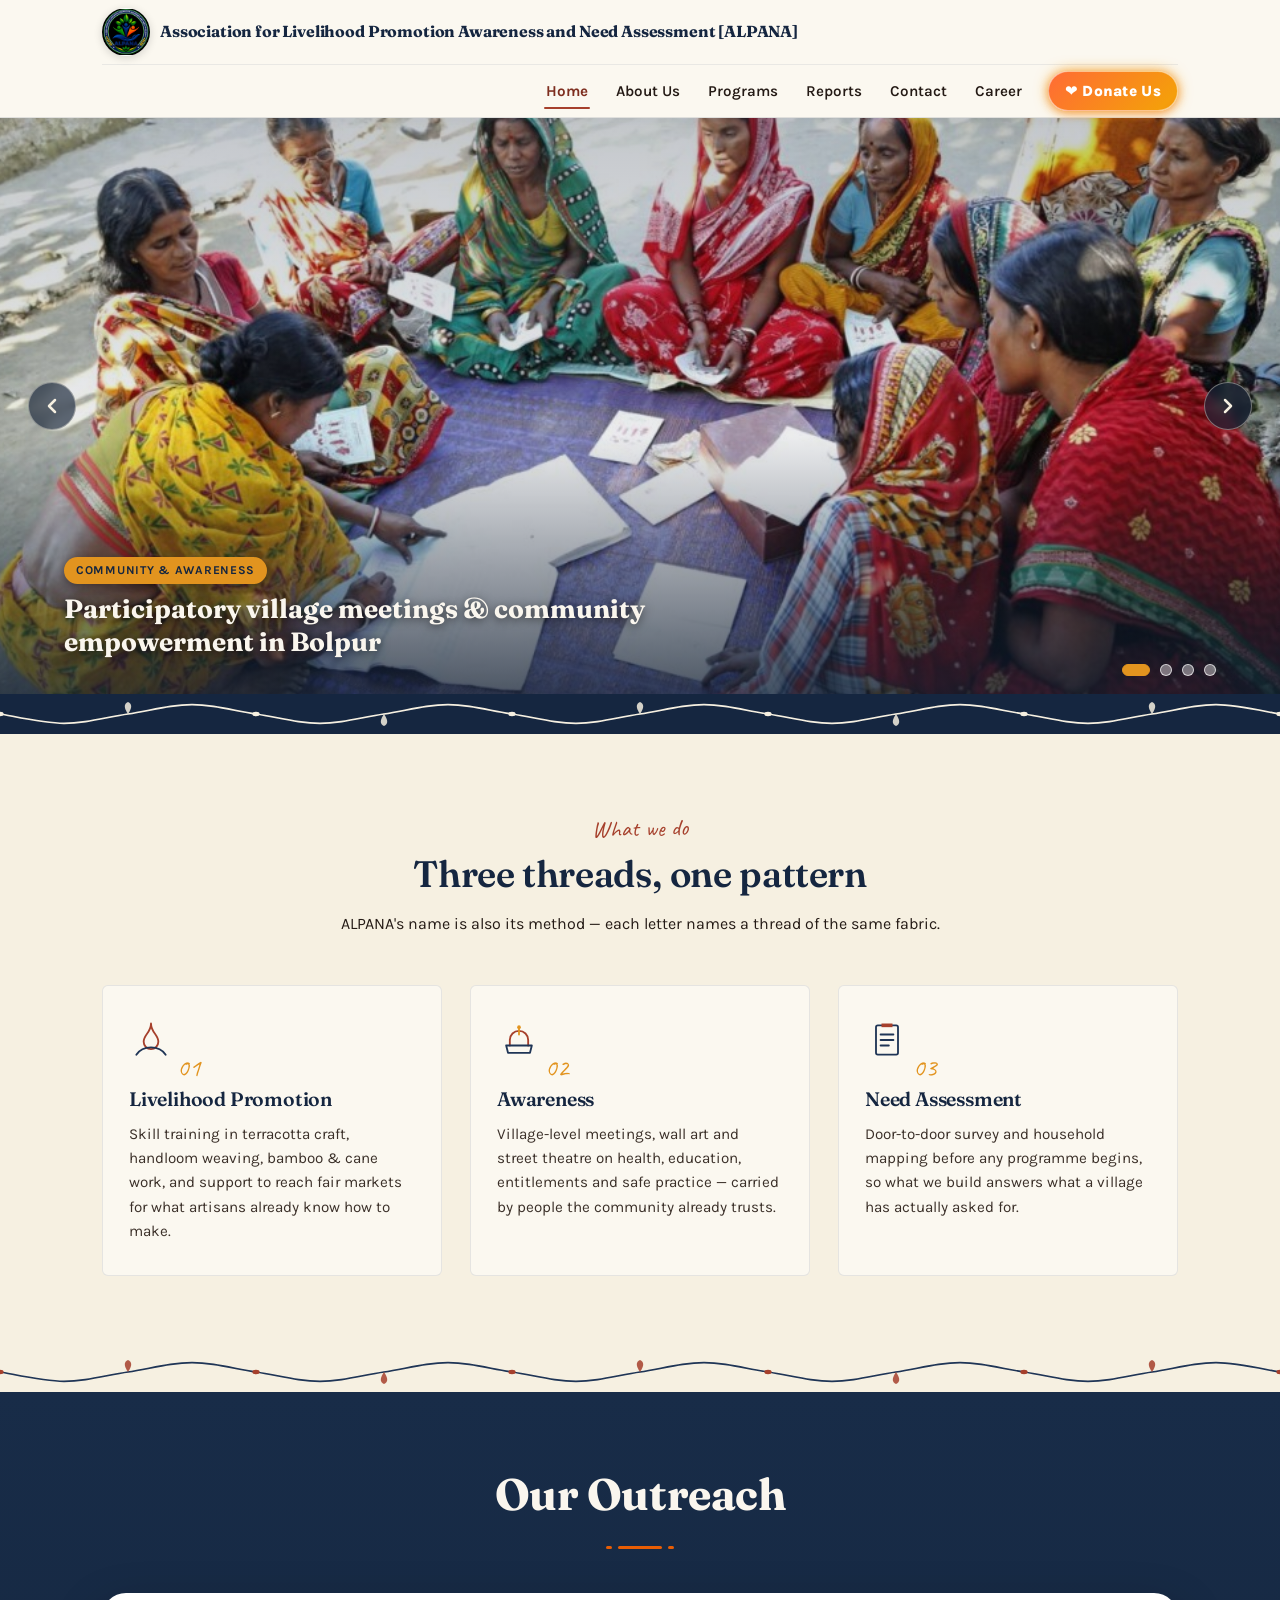
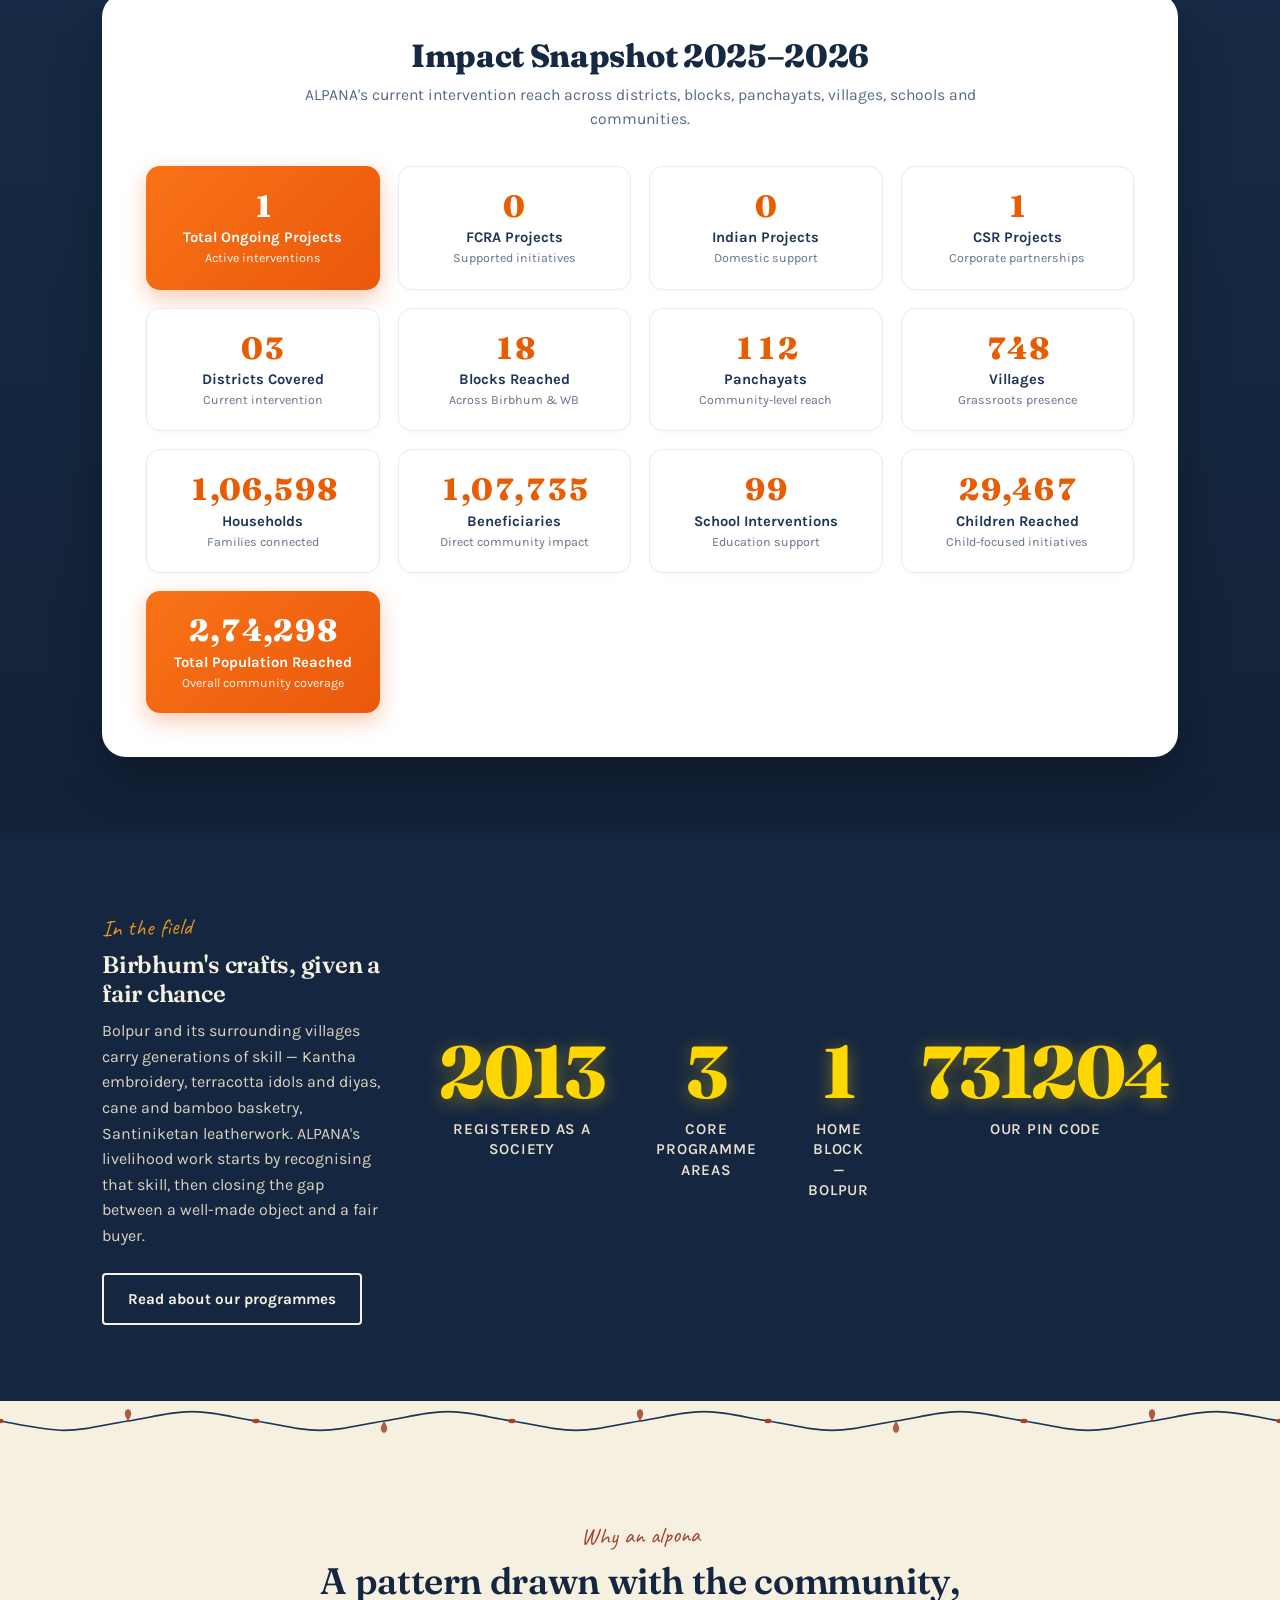
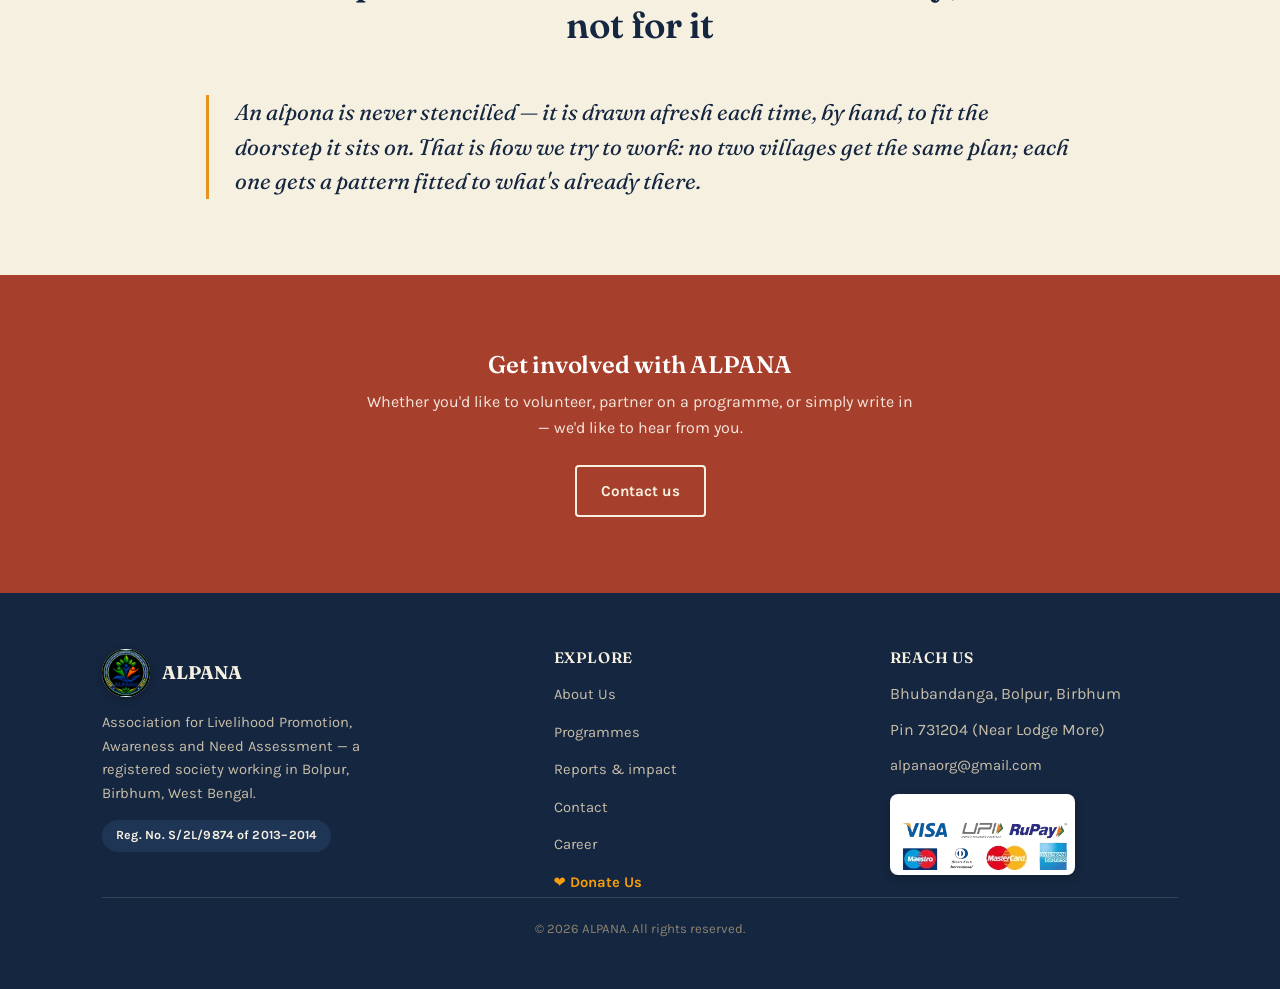
==== commit 2c3435fd: "Center copyright notice in footer across all 7 HTML pages and update CSS version cache to v33" ====
--- a/index.html
+++ b/index.html
@@ -6,7 +6,7 @@
 <title>ALPANA — Association for Livelihood Promotion, Awareness and Need Assessment</title>
 <meta name="description" content="ALPANA works in Bolpur, Birbhum on livelihood promotion, awareness building and need assessment for rural artisan and farming communities in West Bengal.">
 <link rel="icon" href="images/alpana-logo.png?v=4">
-<link rel="stylesheet" href="style.css?v=31">
+<link rel="stylesheet" href="style.css?v=33">
 </head>
 <body>
 
@@ -318,8 +318,8 @@
         </div>
       </div>
     </div>
-    <div class="footer-bottom">
-      <span>© <span id="year"></span> ALPANA. All rights reserved.</span>
+    <div class="footer-bottom" style="display: flex; justify-content: center; align-items: center; text-align: center; width: 100%; margin: 0 auto;">
+      <span style="text-align: center; margin: 0 auto;">© <span id="year"></span> ALPANA. All rights reserved.</span>
     </div>
   </div>
 </footer>
--- a/style.css
+++ b/style.css
@@ -1761,20 +1761,23 @@
   border-top:1px solid rgba(246, 240, 225, 0.14);
   margin-top:40px;
   padding-top:20px;
-  display:flex;
-  justify-content:space-between;
+  padding-bottom:20px;
+  display:flex;
+  justify-content:center;
+  align-items:center;
+  text-align:center;
   flex-wrap:wrap;
   gap:12px;
   font-size:0.82rem;
   color:#8E8570;
-}
-
-@media (max-width: 540px){
-  .footer-bottom{
-    flex-direction:column;
-    text-align:center;
-  }
-}
+  width:100%;
+}
+
+.footer-bottom span{
+  text-align:center;
+  margin:0 auto;
+}
+
 
 /* ---------- Utility Classes ---------- */
 .mt-0{ margin-top:0 !important; }
